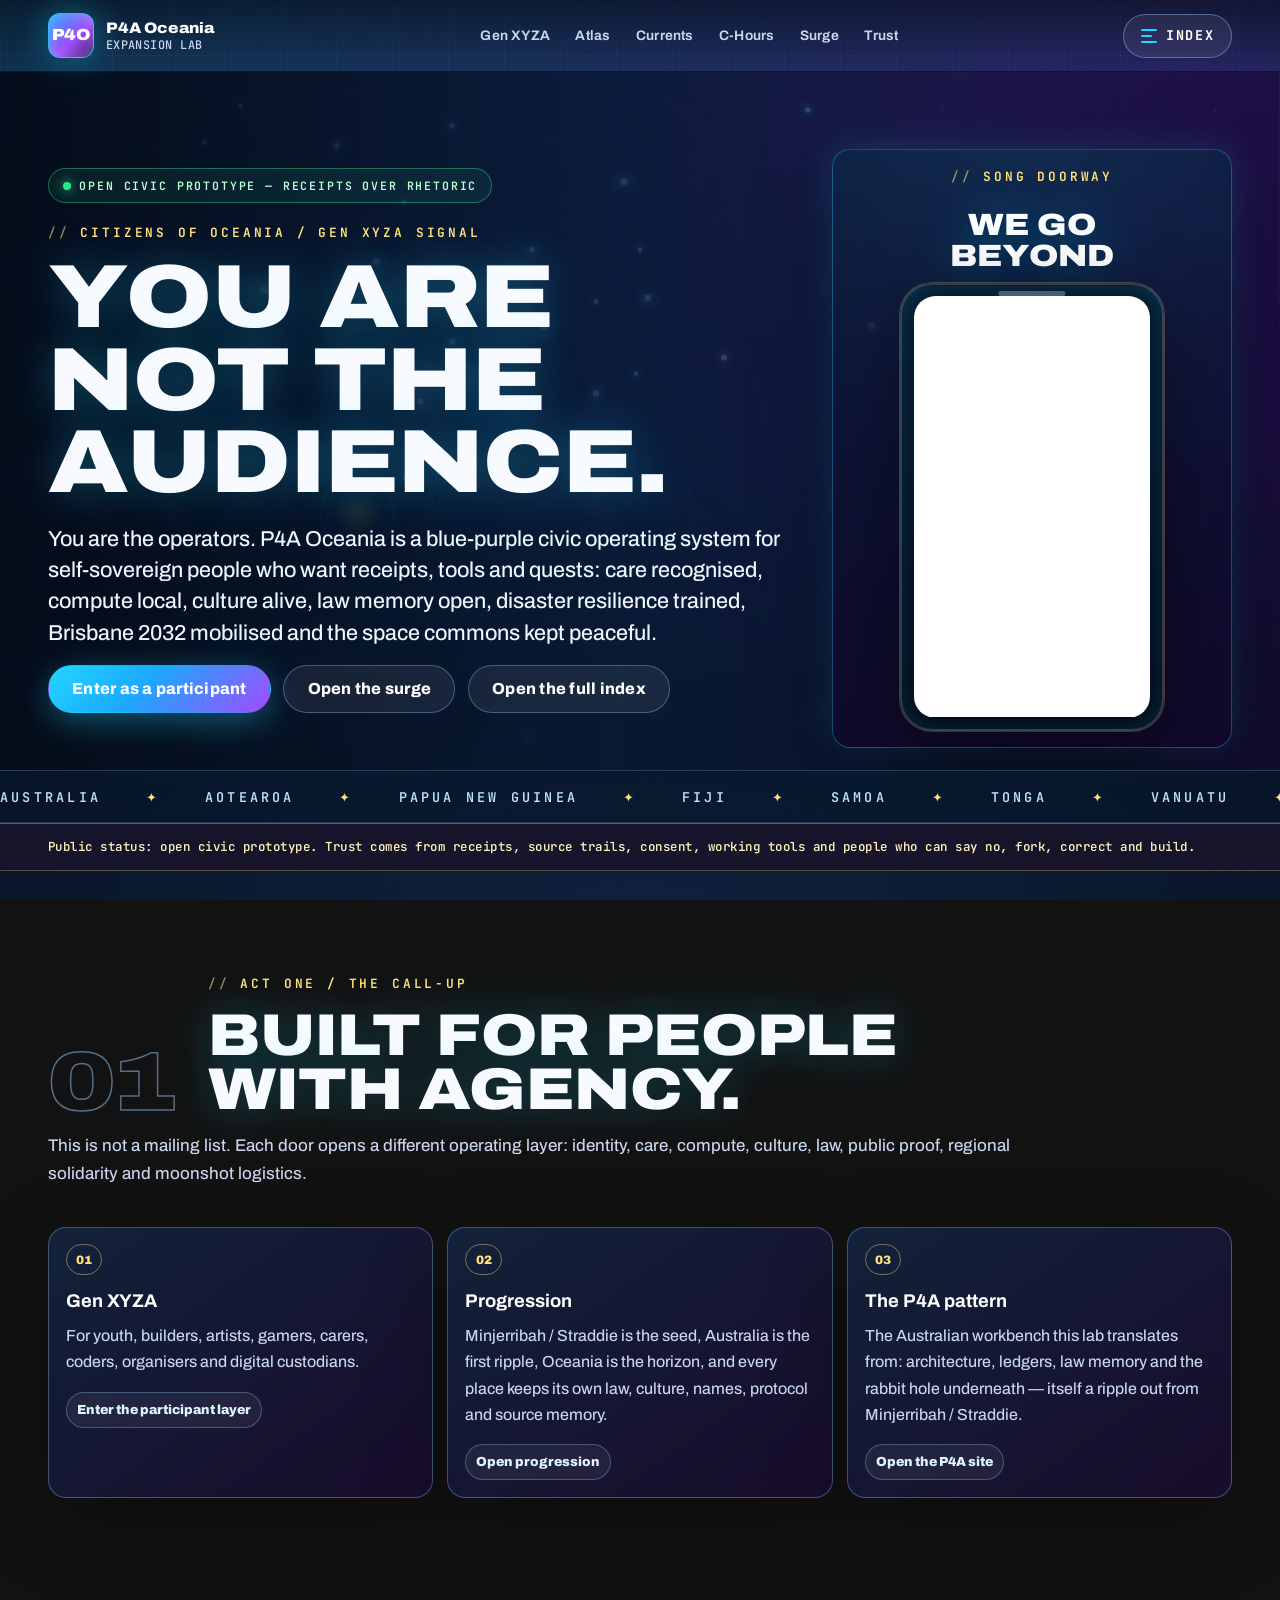
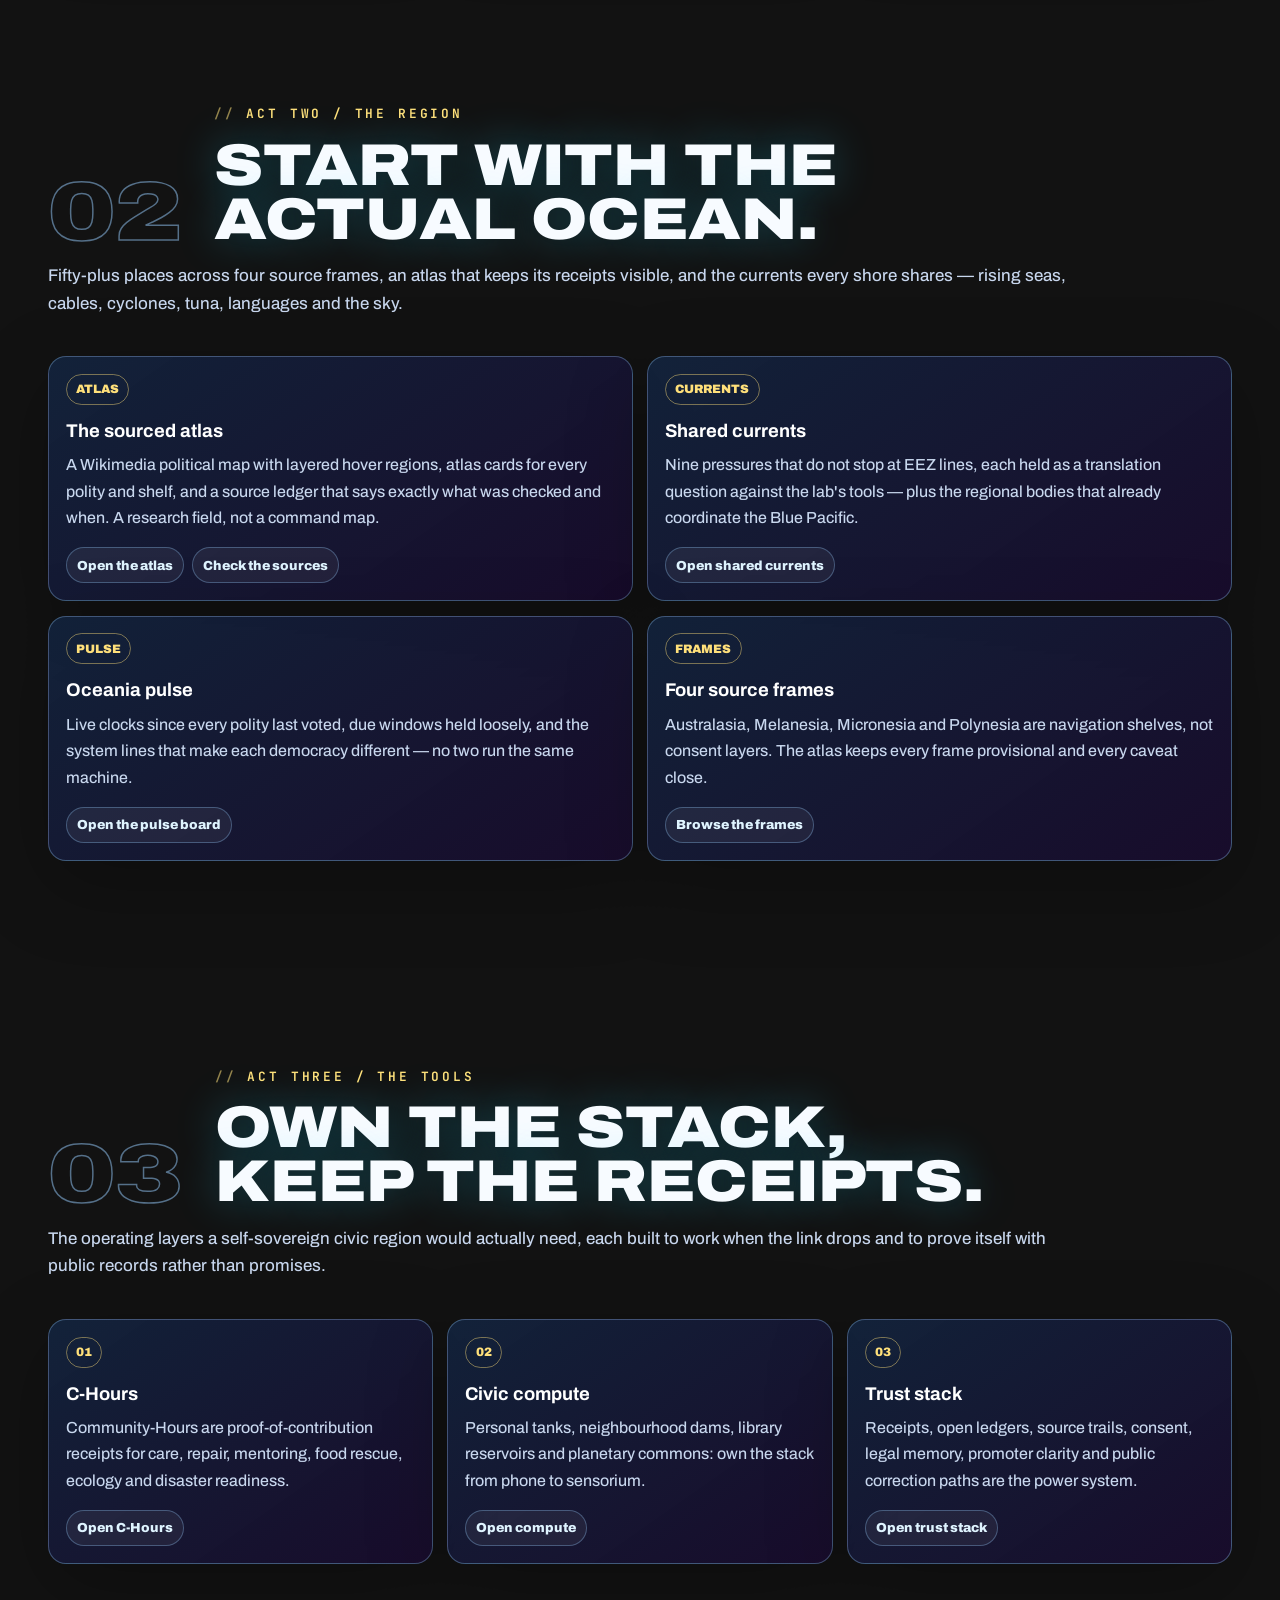
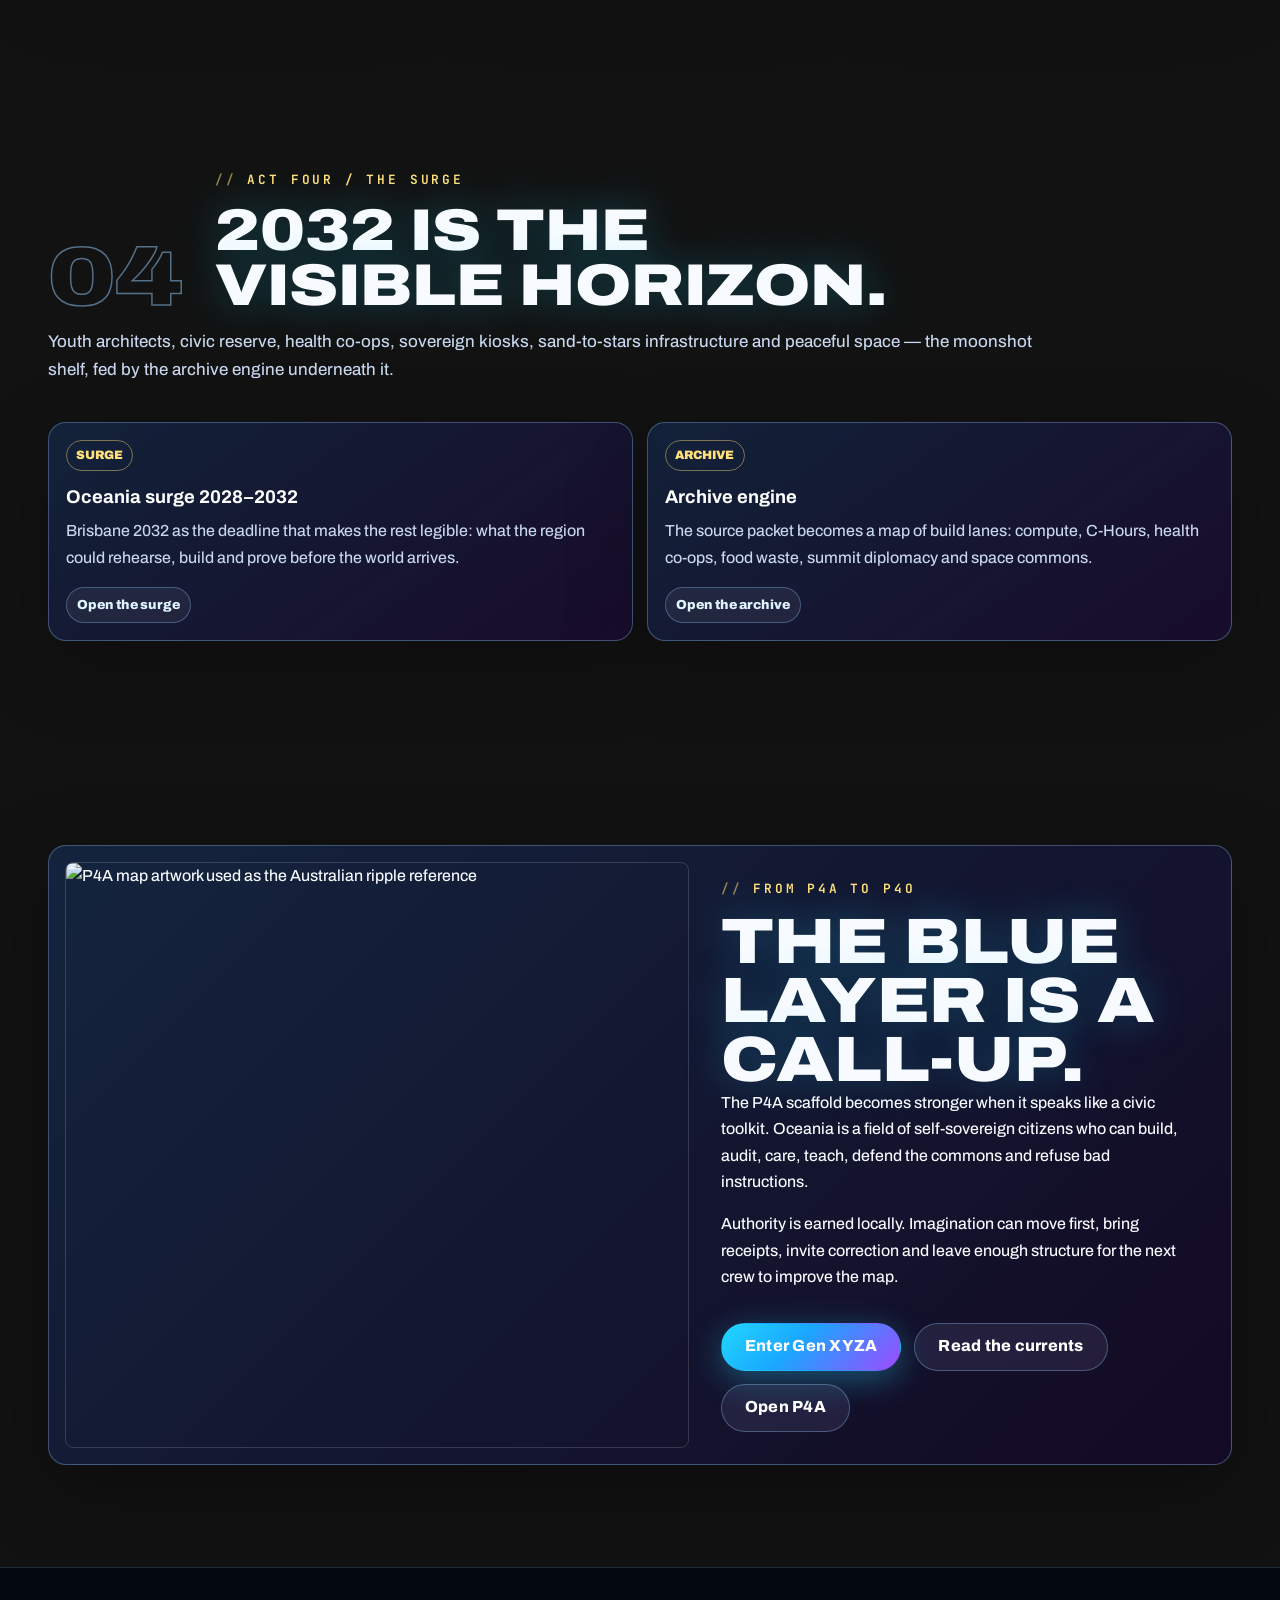
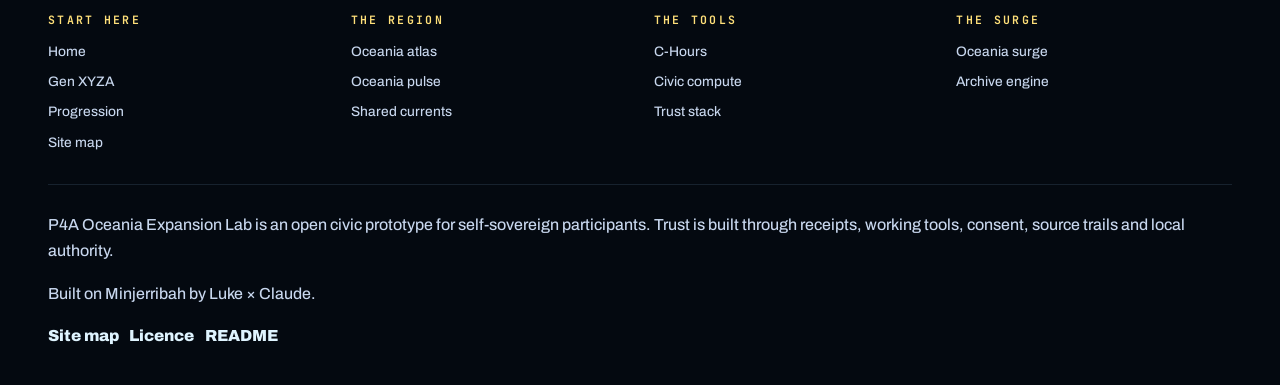
==== index.html @ 1f81dc38 "Cinematic rebuild + content upgrade: pulse board, shared currents, ripple hero Rebuild of the P4A Oc" ====
<!doctype html>
<html lang="en-AU">
<head>
  <meta charset="utf-8">
  <meta name="viewport" content="width=device-width, initial-scale=1">
  <title>P4A Oceania Expansion Lab</title>
  <meta name="description" content="A blue-purple public idea lab exploring how the P4A civic workbench could translate across Oceania without overclaiming party, legal or policy status.">
  <meta name="theme-color" content="#102A4A">
  <link rel="icon" type="image/svg+xml" href="assets/favicon.svg">
  <link rel="preload" href="assets/fonts/archivo-var.woff2" as="font" type="font/woff2" crossorigin>
  <link rel="preload" href="assets/fonts/jetbrains-mono-var.woff2" as="font" type="font/woff2" crossorigin>
  <link rel="stylesheet" href="styles.css?v=20260707-atlasfix2">
</head>
<body>
  <a class="skip-link" href="#main">Skip to content</a>
<header class="site-header">
  <a class="brand" href="index.html" aria-label="P4A Oceania home"><span class="brand-mark">P4O</span><span class="brand-text"><strong>P4A Oceania</strong><span>Expansion Lab</span></span></a>
  <nav class="site-nav" data-nav aria-label="Primary">
    <a href="pages/gen-xyza.html">Gen XYZA</a>
    <a href="pages/oceania-map.html">Atlas</a>
    <a href="pages/shared-currents.html">Currents</a>
    <a href="pages/c-hours.html">C-Hours</a>
    <a href="pages/surge.html">Surge</a>
    <a href="pages/compliance.html">Trust</a>
  </nav>
  <button class="index-toggle" type="button" data-menu-toggle aria-expanded="false" aria-controls="site-index"><span class="index-toggle-lines" aria-hidden="true"><i></i><i></i><i></i></span><span class="index-toggle-label">Index</span></button>
</header>

  <main id="main">
    <section class="hero cinema-hero">
      <div class="hero-image"><img loading="eager" fetchpriority="high" decoding="async" src="assets/ocean-ripple-hero.svg" alt="Abstract ocean artwork: ripples spreading from an unnamed island across a field of glowing island nodes"></div>
      <div class="hero-content hero-grid reveal">
        <div>
          <p class="hero-status">Open civic prototype — receipts over rhetoric</p>
          <p class="eyebrow">Citizens of Oceania / Gen XYZA signal</p>
          <h1>You are not the audience.</h1>
          <p class="hero-copy">You are the operators. P4A Oceania is a blue-purple civic operating system for self-sovereign people who want receipts, tools and quests: care recognised, compute local, culture alive, law memory open, disaster resilience trained, Brisbane 2032 mobilised and the space commons kept peaceful.</p>
          <div class="hero-actions">
            <a class="button button-primary" href="pages/gen-xyza.html">Enter as a participant</a>
            <a class="button button-secondary" href="pages/surge.html">Open the surge</a>
            <button class="button button-secondary" type="button" data-menu-toggle aria-controls="site-index">Open the full index</button>
          </div>
        </div>
        <aside class="home-phone-panel" aria-label="Embedded song video for We Go Beyond f1">
          <p class="eyebrow">Song doorway</p>
          <h2>We Go Beyond</h2>
          <div class="phone-frame">
            <iframe src="https://www.youtube-nocookie.com/embed/Vrgpv78qXxc" title="We Go Beyond f1 YouTube video" loading="lazy" allow="accelerometer; autoplay; clipboard-write; encrypted-media; gyroscope; picture-in-picture; web-share" allowfullscreen></iframe>
          </div>
        </aside>
      </div>
    </section>

    <div class="p4a-marquee" aria-hidden="true">
      <div class="marquee-track">
        <span>Australia</span><span>Aotearoa</span><span>Papua New Guinea</span><span>Fiji</span><span>Samoa</span><span>Tonga</span><span>Vanuatu</span><span>Solomon Islands</span><span>Kiribati</span><span>Tuvalu</span><span>Palau</span><span>Marshall Islands</span><span>FSM</span><span>Nauru</span><span>Cook Islands</span><span>Niue</span>
        <span>Australia</span><span>Aotearoa</span><span>Papua New Guinea</span><span>Fiji</span><span>Samoa</span><span>Tonga</span><span>Vanuatu</span><span>Solomon Islands</span><span>Kiribati</span><span>Tuvalu</span><span>Palau</span><span>Marshall Islands</span><span>FSM</span><span>Nauru</span><span>Cook Islands</span><span>Niue</span>
      </div>
    </div>

    <div class="notice-strip"><span>Public status: open civic prototype. Trust comes from receipts, source trails, consent, working tools and people who can say no, fork, correct and build.</span></div>

    <section class="section" id="act-callup">
      <div class="act-head reveal">
        <span class="act-num" aria-hidden="true">01</span>
        <div><p class="eyebrow">Act one / The call-up</p><h2>Built for people with agency.</h2></div>
        <p>This is not a mailing list. Each door opens a different operating layer: identity, care, compute, culture, law, public proof, regional solidarity and moonshot logistics.</p>
      </div>
      <div class="feature-grid reveal">
        <article class="card">
          <span>01</span>
          <h3>Gen XYZA</h3>
          <p>For youth, builders, artists, gamers, carers, coders, organisers and digital custodians.</p>
          <div class="signal-row"><a href="pages/gen-xyza.html">Enter the participant layer</a></div>
        </article>
        <article class="card">
          <span>02</span>
          <h3>Progression</h3>
          <p>Minjerribah / Straddie is the seed, Australia is the first ripple, Oceania is the horizon, and every place keeps its own law, culture, names, protocol and source memory.</p>
          <div class="signal-row"><a href="pages/progression.html">Open progression</a></div>
        </article>
        <article class="card">
          <span>03</span>
          <h3>The P4A pattern</h3>
          <p>The Australian workbench this lab translates from: architecture, ledgers, law memory and the rabbit hole underneath — itself a ripple out from Minjerribah / Straddie.</p>
          <div class="signal-row"><a href="https://auraofintelligence.github.io/p4a-xyz-cinema/" target="_blank" rel="noopener">Open the P4A site</a></div>
        </article>
      </div>
    </section>

    <section class="section" id="act-region">
      <div class="act-head reveal">
        <span class="act-num" aria-hidden="true">02</span>
        <div><p class="eyebrow">Act two / The region</p><h2>Start with the actual ocean.</h2></div>
        <p>Fifty-plus places across four source frames, an atlas that keeps its receipts visible, and the currents every shore shares — rising seas, cables, cyclones, tuna, languages and the sky.</p>
      </div>
      <div class="region-grid reveal">
        <article class="region-card">
          <span>Atlas</span>
          <h3>The sourced atlas</h3>
          <p>A Wikimedia political map with layered hover regions, atlas cards for every polity and shelf, and a source ledger that says exactly what was checked and when. A research field, not a command map.</p>
          <div class="signal-row"><a href="pages/oceania-map.html">Open the atlas</a><a href="pages/oceania-map.html#source-ledger">Check the sources</a></div>
        </article>
        <article class="region-card">
          <span>Currents</span>
          <h3>Shared currents</h3>
          <p>Nine pressures that do not stop at EEZ lines, each held as a translation question against the lab's tools — plus the regional bodies that already coordinate the Blue Pacific.</p>
          <div class="signal-row"><a href="pages/shared-currents.html">Open shared currents</a></div>
        </article>
        <article class="region-card">
          <span>Pulse</span>
          <h3>Oceania pulse</h3>
          <p>Live clocks since every polity last voted, due windows held loosely, and the system lines that make each democracy different — no two run the same machine.</p>
          <div class="signal-row"><a href="pages/pulse.html">Open the pulse board</a></div>
        </article>
        <article class="region-card">
          <span>Frames</span>
          <h3>Four source frames</h3>
          <p>Australasia, Melanesia, Micronesia and Polynesia are navigation shelves, not consent layers. The atlas keeps every frame provisional and every caveat close.</p>
          <div class="signal-row"><a href="pages/oceania-map.html#regions">Browse the frames</a></div>
        </article>
      </div>
    </section>

    <section class="section" id="act-tools">
      <div class="act-head reveal">
        <span class="act-num" aria-hidden="true">03</span>
        <div><p class="eyebrow">Act three / The tools</p><h2>Own the stack, keep the receipts.</h2></div>
        <p>The operating layers a self-sovereign civic region would actually need, each built to work when the link drops and to prove itself with public records rather than promises.</p>
      </div>
      <div class="feature-grid reveal">
        <article class="card">
          <span>01</span>
          <h3>C-Hours</h3>
          <p>Community-Hours are proof-of-contribution receipts for care, repair, mentoring, food rescue, ecology and disaster readiness.</p>
          <div class="signal-row"><a href="pages/c-hours.html">Open C-Hours</a></div>
        </article>
        <article class="card">
          <span>02</span>
          <h3>Civic compute</h3>
          <p>Personal tanks, neighbourhood dams, library reservoirs and planetary commons: own the stack from phone to sensorium.</p>
          <div class="signal-row"><a href="pages/compute.html">Open compute</a></div>
        </article>
        <article class="card">
          <span>03</span>
          <h3>Trust stack</h3>
          <p>Receipts, open ledgers, source trails, consent, legal memory, promoter clarity and public correction paths are the power system.</p>
          <div class="signal-row"><a href="pages/compliance.html">Open trust stack</a></div>
        </article>
      </div>
    </section>

    <section class="section" id="act-surge">
      <div class="act-head reveal">
        <span class="act-num" aria-hidden="true">04</span>
        <div><p class="eyebrow">Act four / The surge</p><h2>2032 is the visible horizon.</h2></div>
        <p>Youth architects, civic reserve, health co-ops, sovereign kiosks, sand-to-stars infrastructure and peaceful space — the moonshot shelf, fed by the archive engine underneath it.</p>
      </div>
      <div class="region-grid reveal">
        <article class="region-card">
          <span>Surge</span>
          <h3>Oceania surge 2028–2032</h3>
          <p>Brisbane 2032 as the deadline that makes the rest legible: what the region could rehearse, build and prove before the world arrives.</p>
          <div class="signal-row"><a href="pages/surge.html">Open the surge</a></div>
        </article>
        <article class="region-card">
          <span>Archive</span>
          <h3>Archive engine</h3>
          <p>The source packet becomes a map of build lanes: compute, C-Hours, health co-ops, food waste, summit diplomacy and space commons.</p>
          <div class="signal-row"><a href="pages/source-notes.html">Open the archive</a></div>
        </article>
      </div>
    </section>

    <section class="section" id="act-callback">
      <div class="media-panel reveal">
        <img loading="lazy" decoding="async" src="assets/p4a-map-card.webp" alt="P4A map artwork used as the Australian ripple reference">
        <div class="media-copy">
          <p class="eyebrow">From P4A to P4O</p>
          <h2>The blue layer is a call-up.</h2>
          <p>The P4A scaffold becomes stronger when it speaks like a civic toolkit. Oceania is a field of self-sovereign citizens who can build, audit, care, teach, defend the commons and refuse bad instructions.</p>
          <p>Authority is earned locally. Imagination can move first, bring receipts, invite correction and leave enough structure for the next crew to improve the map.</p>
          <div class="hero-actions">
            <a class="button button-primary" href="pages/gen-xyza.html">Enter Gen XYZA</a>
            <a class="button button-secondary" href="pages/shared-currents.html">Read the currents</a>
            <a class="button button-secondary" href="https://auraofintelligence.github.io/p4a-xyz-cinema/" target="_blank" rel="noopener">Open P4A</a>
          </div>
        </div>
      </div>
    </section>
  </main>

  <footer class="site-footer">
    <div>
      <p>P4A Oceania Expansion Lab is an open civic prototype for self-sovereign participants. Trust is built through receipts, working tools, consent, source trails and local authority.</p>
      <p>Built on Minjerribah by Luke × Claude.</p>
      <nav class="footer-links" aria-label="Footer links"><a href="pages/site-map.html">Site map</a><a href="LICENCE.md">Licence</a><a href="README.md">README</a></nav>
    </div>
  </footer>
  <script src="script.js?v=20260707-atlasfix2"></script>
<script src="assets/site-nav.js?v=20260707-atlasfix2"></script>
</body>
</html>
---- styles.css ----
/* ---------- Self-hosted variable fonts (offline-first, no CDN) ---------- */
@font-face {
  font-family: "Archivo Var";
  src: url("assets/fonts/archivo-var.woff2") format("woff2-variations");
  font-weight: 100 900;
  font-stretch: 62% 125%;
  font-display: swap;
}
@font-face {
  font-family: "JetBrains Mono Var";
  src: url("assets/fonts/jetbrains-mono-var.woff2") format("woff2-variations");
  font-weight: 100 800;
  font-display: swap;
}
/* Legacy family aliases so older rules upgrade without edits. */
@font-face {
  font-family: Montserrat;
  src: url("assets/fonts/archivo-var.woff2") format("woff2-variations");
  font-weight: 100 900;
  font-stretch: 62% 125%;
  font-display: swap;
}
@font-face {
  font-family: Inter;
  src: url("assets/fonts/archivo-var.woff2") format("woff2-variations");
  font-weight: 100 900;
  font-stretch: 62% 125%;
  font-display: swap;
}
@font-face {
  font-family: Rajdhani;
  src: url("assets/fonts/jetbrains-mono-var.woff2") format("woff2-variations");
  font-weight: 100 800;
  font-display: swap;
}

@view-transition { navigation: auto; }

:root {
  --void: #030811;
  --deep: #071427;
  --royal: #32115f;
  --grape: #6430bb;
  --violet: #9f49ff;
  --amethyst: #d9b6ff;
  --plasma: #ff55e6;
  --reef: #21d6ff;
  --blue: #1aa7ff;
  --green: #29e68b;
  --gold: #ffe07a;
  --text: #f7fbff;
  --muted: #c8d7ee;
  --soft: #91aed6;
  --line: rgba(151, 206, 255, 0.34);
  --glass: rgba(9, 28, 54, 0.72);
  --glass-strong: rgba(22, 50, 94, 0.84);
  --max: 1240px;
  --radius: 18px;
  --radius-sm: 10px;
  --font-display: "Archivo Var", Montserrat, ui-sans-serif, system-ui, sans-serif;
  --font-body: "Archivo Var", Inter, ui-sans-serif, system-ui, sans-serif;
  --font-mono: "JetBrains Mono Var", Rajdhani, Consolas, monospace;
  --ease-out: cubic-bezier(.16, 1, .3, 1);
  color-scheme: dark;
}

* {
  box-sizing: border-box;
}

html {
  width: 100%;
  max-width: 100%;
  overflow-x: hidden;
  scroll-behavior: smooth;
}

body {
  margin: 0;
  width: 100%;
  max-width: 100%;
  min-height: 100vh;
  color: var(--text);
  font-family: var(--font-body);
  font-weight: 460;
  line-height: 1.65;
  background:
    radial-gradient(ellipse 60rem 34rem at 12% -4%, rgba(33, 214, 255, 0.13), transparent),
    radial-gradient(ellipse 70rem 40rem at 88% 4%, rgba(100, 48, 187, 0.3), transparent),
    radial-gradient(ellipse 80rem 52rem at 50% 112%, rgba(26, 61, 110, 0.5), transparent),
    linear-gradient(180deg, #0d2340 0%, #0a1226 40%, var(--void) 100%);
  background-attachment: fixed;
  overflow-x: hidden;
  -webkit-text-size-adjust: 100%;
}

body::before {
  content: "";
  position: fixed;
  inset: 0;
  z-index: -2;
  background:
    linear-gradient(90deg, rgba(151, 206, 255, .05) 1px, transparent 1px),
    linear-gradient(0deg, rgba(151, 206, 255, .05) 1px, transparent 1px);
  background-size: 56px 56px;
  mask-image: linear-gradient(180deg, rgba(0,0,0,.85), rgba(0,0,0,.05) 70%);
}

body::after {
  content: "";
  position: fixed;
  inset: 0;
  z-index: 60;
  pointer-events: none;
  opacity: .15;
  mix-blend-mode: overlay;
  background-image: url("data:image/svg+xml,%3Csvg xmlns='http://www.w3.org/2000/svg' width='180' height='180'%3E%3Cfilter id='n'%3E%3CfeTurbulence type='fractalNoise' baseFrequency='0.82' numOctaves='2' stitchTiles='stitch'/%3E%3C/filter%3E%3Crect width='100%25' height='100%25' filter='url(%23n)' opacity='0.55'/%3E%3C/svg%3E");
}
::selection { background: var(--reef); color: #04101d; }
:focus-visible { outline: 2px solid var(--gold); outline-offset: 3px; }
.sr-only { position: absolute; width: 1px; height: 1px; padding: 0; margin: -1px; overflow: hidden; clip: rect(0 0 0 0); white-space: nowrap; border: 0; }

a {
  color: inherit;
}

img {
  display: block;
  max-width: 100%;
}

main, section, article, div, p, h1, h2, h3, span, a {
  min-width: 0;
}

.skip-link {
  position: absolute;
  left: 1rem;
  top: -5rem;
  z-index: 100;
  border-radius: 4px;
  padding: .7rem 1rem;
  background: var(--gold);
  color: #1d1630;
  font-weight: 900;
}

.skip-link:focus {
  top: 1rem;
}

.site-header {
  position: sticky;
  top: 0;
  z-index: 50;
  display: flex;
  align-items: center;
  justify-content: space-between;
  gap: .75rem 1.25rem;
  padding: .8rem clamp(1rem, 4vw, 3rem);
  border-bottom: 1px solid transparent;
  background: linear-gradient(180deg, rgba(4, 11, 22, .62), rgba(4, 11, 22, 0));
  transition: background .35s var(--ease-out), border-color .35s var(--ease-out), padding .35s var(--ease-out);
}
.site-header.is-condensed {
  padding-top: .55rem;
  padding-bottom: .55rem;
  border-bottom-color: rgba(151, 206, 255, .2);
  background: rgba(5, 13, 27, .8);
  backdrop-filter: blur(20px) saturate(1.3);
  -webkit-backdrop-filter: blur(20px) saturate(1.3);
}

.brand {
  display: inline-flex;
  align-items: center;
  gap: .75rem;
  min-width: 13rem;
  text-decoration: none;
}

.brand-mark {
  display: grid;
  place-items: center;
  width: 2.85rem;
  height: 2.85rem;
  border: 1px solid rgba(33, 214, 255, .78);
  border-radius: 12px;
  font-family: var(--font-display);
  font-stretch: 110%;
  letter-spacing: -.02em;
  background: linear-gradient(135deg, var(--blue), var(--violet) 58%, var(--royal));
  color: #fff;
  box-shadow: 0 0 34px rgba(33, 214, 255, .38), inset 0 0 16px rgba(255,255,255,.24);
  font-weight: 1000;
}

.brand-text {
  display: grid;
  color: var(--muted);
  font-family: var(--font-mono);
  font-size: .74rem;
  font-weight: 500;
  line-height: 1.25;
  letter-spacing: .04em;
  text-transform: uppercase;
}

.brand-text strong {
  color: white;
  font-family: var(--font-display);
  font-size: .95rem;
  font-weight: 850;
  font-stretch: 108%;
  letter-spacing: .01em;
  text-transform: none;
}

.nav-toggle,
.icon-button.nav-toggle {
  display: none;
}

.site-nav {
  display: flex;
  align-items: center;
  justify-content: flex-end;
  gap: .15rem;
  color: var(--muted);
  font-size: .86rem;
  font-weight: 640;
  line-height: 1.15;
  min-width: 0;
}

.site-nav a {
  border-radius: 999px;
  padding: .55rem .72rem;
  text-decoration: none;
  white-space: nowrap;
  letter-spacing: .015em;
  transition: color .2s, background .2s;
}
/* Index toggle: opens the full-screen menu */
.index-toggle {
  display: inline-flex;
  align-items: center;
  gap: .55rem;
  min-height: 2.75rem;
  padding: 0 1.05rem;
  border: 1px solid rgba(151, 206, 255, .4);
  border-radius: 999px;
  background: rgba(255, 255, 255, .07);
  color: #fff;
  font: 700 .84rem/1 var(--font-mono);
  letter-spacing: .12em;
  text-transform: uppercase;
  cursor: pointer;
  transition: border-color .2s, background .2s, box-shadow .2s;
}
.index-toggle:hover { border-color: rgba(33, 214, 255, .8); background: rgba(33, 214, 255, .1); box-shadow: 0 0 26px rgba(33, 214, 255, .18); }
.index-toggle-lines { display: grid; gap: 4px; width: 1.05rem; }
.index-toggle-lines i { height: 2px; border-radius: 2px; background: var(--reef); transition: transform .25s var(--ease-out), width .25s var(--ease-out); }
.index-toggle-lines i:nth-child(2) { width: 70%; }
.index-toggle:hover .index-toggle-lines i:nth-child(2) { width: 100%; }
.index-toggle[aria-expanded="true"] .index-toggle-lines i:nth-child(1) { transform: translateY(6px) rotate(45deg); }
.index-toggle[aria-expanded="true"] .index-toggle-lines i:nth-child(2) { width: 0; }
.index-toggle[aria-expanded="true"] .index-toggle-lines i:nth-child(3) { transform: translateY(-6px) rotate(-45deg); }

.site-nav a:hover,
.site-nav a[aria-current="page"] {
  background: rgba(33, 214, 255, .14);
  color: white;
  box-shadow: inset 0 0 0 1px rgba(151, 206, 255, .22);
}

.button,
.icon-button {
  min-height: 2.85rem;
  border-radius: 999px;
  font: inherit;
  font-weight: 780;
}

.icon-button {
  display: inline-grid;
  place-items: center;
  border: 1px solid var(--line);
  padding: 0 .85rem;
  background: rgba(255,255,255,.08);
  color: white;
  cursor: pointer;
}

.button {
  display: inline-flex;
  align-items: center;
  justify-content: center;
  gap: .55rem;
  border: 1px solid transparent;
  padding: .8rem 1.45rem;
  text-decoration: none;
  letter-spacing: .015em;
  transition: transform .22s var(--ease-out), box-shadow .22s var(--ease-out), background .22s, border-color .22s;
}
.button:hover { transform: translateY(-2px); }
.button:active { transform: translateY(0); }

.button-primary {
  background: linear-gradient(135deg, var(--reef), var(--blue) 42%, var(--violet));
  color: white;
  box-shadow: 0 8px 32px rgba(33, 214, 255, .35);
}
.button-primary:hover { box-shadow: 0 14px 44px rgba(33, 214, 255, .5); }

.button-secondary {
  border-color: var(--line);
  background: rgba(255,255,255,.07);
  color: white;
  backdrop-filter: blur(8px);
}
.button-secondary:hover { border-color: rgba(33, 214, 255, .65); background: rgba(33, 214, 255, .09); }

.hero {
  position: relative;
  display: grid;
  min-height: min(43rem, calc(88vh - 4rem));
  align-items: center;
  overflow: hidden;
  padding: clamp(3.25rem, 6vw, 5rem) clamp(1rem, 4vw, 3rem) clamp(1rem, 2vw, 1.4rem);
}

.hero-image {
  position: absolute;
  inset: 0;
  z-index: -1;
}

.hero-image img {
  width: 100%;
  height: 100%;
  object-fit: cover;
  opacity: .58;
  filter: saturate(1.18) contrast(1.08) hue-rotate(18deg);
}

.hero-image::after {
  content: "";
  position: absolute;
  inset: 0;
  background:
    linear-gradient(90deg, rgba(4, 11, 24, .95) 0%, rgba(8, 28, 54, .78) 48%, rgba(40, 13, 78, .38) 100%),
    linear-gradient(0deg, rgba(6, 10, 22, .97), transparent 48%);
}

.hero-content {
  width: min(100%, var(--max));
  margin: 0 auto;
}

.hero-grid {
  display: grid;
  grid-template-columns: minmax(0, 1fr) minmax(17rem, 25rem);
  gap: clamp(1.2rem, 4vw, 3rem);
  align-items: center;
}

.hero-grid > div:first-child {
  margin-top: -1rem;
}

.status-card {
  display: grid;
  gap: .8rem;
  border: 1px solid rgba(151, 206, 255, .3);
  border-radius: var(--radius);
  padding: 1rem;
  background: linear-gradient(180deg, rgba(5, 13, 27, .52), rgba(5, 13, 27, .78));
  box-shadow: 0 24px 80px rgba(0,0,0,.32);
}

.status-card strong {
  color: var(--gold);
  font-size: .86rem;
  text-transform: uppercase;
}

.status-card p {
  margin: 0;
  color: var(--muted);
}

.home-phone-panel {
  display: grid;
  gap: .72rem;
  justify-items: center;
  align-self: end;
  border: 1px solid rgba(33, 214, 255, .32);
  border-radius: var(--radius);
  padding: 1rem;
  background:
    linear-gradient(180deg, rgba(8, 31, 58, .58), rgba(16, 8, 42, .84)),
    radial-gradient(circle at 50% 0%, rgba(33, 214, 255, .18), transparent 58%);
  box-shadow: 0 24px 80px rgba(0,0,0,.36), 0 0 36px rgba(33, 214, 255, .18);
}

.home-phone-panel h2 {
  max-width: 12ch;
  margin: -.15rem 0 0;
  color: white;
  font-size: clamp(1.4rem, 2.4vw, 2.25rem);
  line-height: 1;
  text-align: center;
  text-transform: uppercase;
}

.home-phone-panel p:not(.eyebrow) {
  max-width: 18rem;
  margin: 0;
  color: var(--muted);
  text-align: center;
  font-size: .95rem;
  line-height: 1.42;
}

.home-phone-panel .phone-frame {
  width: min(100%, 16.5rem);
}

.home-phone-panel .signal-row {
  justify-content: center;
  margin-top: .1rem;
}

.phone-frame {
  position: relative;
  width: min(100%, 21rem);
  margin-inline: auto;
  border: 2px solid rgba(255,255,255,.2);
  border-radius: 2rem;
  padding: .72rem;
  background: linear-gradient(180deg, rgba(4, 20, 40, .96), rgba(3, 5, 18, .98));
  box-shadow: 0 0 0 1px rgba(255, 224, 122, .22), 0 24px 80px rgba(0,0,0,.42), inset 0 0 34px rgba(33, 214, 255, .18);
}

.phone-frame::before {
  content: "";
  position: absolute;
  top: .36rem;
  left: 50%;
  z-index: 1;
  width: 4.2rem;
  height: .34rem;
  transform: translateX(-50%);
  border-radius: 999px;
  background: rgba(255,255,255,.28);
}

.phone-frame iframe {
  display: block;
  width: 100%;
  aspect-ratio: 9 / 16;
  border: 0;
  border-radius: 1.35rem;
  background: #030512;
}

.eyebrow {
  margin: 0 0 .85rem;
  color: var(--gold);
  font-family: var(--font-mono);
  font-size: .8rem;
  font-weight: 640;
  letter-spacing: .22em;
  text-transform: uppercase;
}
.eyebrow::before { content: "// "; color: rgba(255, 224, 122, .55); }

h1, h2, h3 {
  letter-spacing: 0;
}

h1, h2 {
  margin: 0;
  font-family: var(--font-display);
  font-weight: 880;
  font-stretch: 118%;
  line-height: .92;
  text-transform: uppercase;
  text-shadow: 0 0 44px rgba(33, 214, 255, .3);
  text-wrap: balance;
}

h1 {
  max-width: 14ch;
  font-size: clamp(2.9rem, 7vw, 6.4rem);
}

h2 {
  font-size: clamp(2.05rem, 5vw, 4.4rem);
}

.long-word-heading {
  font-size: clamp(2rem, 3.45vw, 3.45rem);
  hyphens: manual;
  overflow-wrap: normal;
  word-break: normal;
}

h3 {
  margin: 0 0 .6rem;
  font-size: 1.15rem;
  line-height: 1.18;
}

p {
  margin-top: 0;
}

.hero-copy {
  max-width: 55rem;
  margin: 1.25rem 0 0;
  color: #eef7ff;
  font-size: clamp(1.08rem, 2vw, 1.35rem);
  line-height: 1.45;
}

.hero-actions {
  display: flex;
  flex-wrap: wrap;
  gap: .8rem;
  margin-top: 1rem;
}

.hero-actions .button {
  padding-top: .62rem;
  padding-bottom: .62rem;
}

.research-badge {
  display: inline-grid;
  grid-template-columns: auto auto;
  gap: .15rem .65rem;
  align-items: baseline;
  width: fit-content;
  margin-top: 1rem;
  border: 1px solid rgba(255, 224, 122, .46);
  border-radius: 8px;
  padding: .72rem .85rem;
  background: rgba(255, 224, 122, .1);
  color: #fff3bd;
  box-shadow: 0 0 28px rgba(255, 224, 122, .12);
}

.research-badge span,
.research-badge small {
  color: rgba(255, 243, 189, .8);
  font-size: .78rem;
  font-weight: 850;
  text-transform: uppercase;
}

.research-badge strong {
  color: #fff;
  font-size: 1.05rem;
}

.research-badge small {
  grid-column: 1 / -1;
  text-transform: none;
}

.section {
  padding: clamp(4rem, 8vw, 7rem) clamp(1rem, 4vw, 3rem);
}

.section > * {
  width: min(100%, var(--max));
  margin-right: auto;
  margin-left: auto;
}

.section-heading {
  display: grid;
  grid-template-columns: minmax(0, .88fr) minmax(18rem, 1fr);
  gap: 2rem;
  align-items: end;
  margin-bottom: 2rem;
}

.section-heading p:not(.eyebrow) {
  color: var(--muted);
  font-size: 1.06rem;
}

.notice-strip {
  border-top: 1px solid rgba(255, 224, 122, .34);
  border-bottom: 1px solid rgba(255, 224, 122, .28);
  padding: .78rem clamp(1rem, 4vw, 3rem);
  background: rgba(24, 19, 42, .9);
  color: #fff3bd;
  font-size: .92rem;
  font-weight: 820;
}

.notice-strip span {
  display: block;
  width: min(100%, var(--max));
  margin: 0 auto;
}

.feature-grid,
.phase-grid,
.region-grid,
.principle-grid {
  display: grid;
  gap: .9rem;
}

.feature-grid {
  grid-template-columns: repeat(3, minmax(0, 1fr));
}

.phase-grid,
.region-grid {
  grid-template-columns: repeat(2, minmax(0, 1fr));
}

.principle-grid {
  grid-template-columns: repeat(4, minmax(0, 1fr));
}

.card,
.phase-card,
.region-card,
.principle-card,
.source-panel {
  border: 1px solid var(--line);
  border-radius: var(--radius);
  background: linear-gradient(145deg, rgba(19, 45, 84, .6), rgba(27, 10, 54, .7));
  box-shadow: 0 24px 80px rgba(0,0,0,.26);
}

.card,
.phase-card,
.region-card,
.principle-card {
  min-height: 13rem;
  padding: 1.05rem;
}

.card p,
.phase-card p,
.region-card p,
.principle-card p,
.source-panel p,
.site-footer p {
  color: var(--muted);
}

.card span,
.phase-card span,
.region-card span,
.principle-card span,
.source-panel span {
  display: inline-grid;
  width: fit-content;
  margin-bottom: 1rem;
  border: 1px solid rgba(255, 224, 122, .44);
  border-radius: 999px;
  padding: .28rem .58rem;
  color: var(--gold);
  font-size: .76rem;
  font-weight: 950;
  text-transform: uppercase;
}

.card h3,
.phase-card h3,
.region-card h3,
.principle-card h3 {
  color: white;
}

.media-panel {
  display: grid;
  grid-template-columns: minmax(0, 1.1fr) minmax(18rem, .9fr);
  gap: 1rem;
  align-items: stretch;
  border: 1px solid var(--line);
  border-radius: var(--radius);
  padding: 1rem;
  background: linear-gradient(135deg, rgba(22, 50, 94, .58), rgba(20, 8, 42, .78));
  box-shadow: 0 24px 80px rgba(0,0,0,.34);
}

.media-panel img {
  width: 100%;
  height: 100%;
  min-height: 23rem;
  border: 1px solid rgba(255,255,255,.15);
  border-radius: 8px;
  object-fit: cover;
}

.media-copy {
  display: grid;
  align-content: center;
  padding: clamp(.6rem, 2vw, 1rem);
}

.page-hero {
  min-height: 60vh;
}

.page-hero h1 {
  max-width: 13ch;
}

.page-shell {
  display: grid;
  gap: 1rem;
  width: min(100%, var(--max));
  margin-inline: auto;
}

.source-panel {
  padding: clamp(1rem, 3vw, 1.35rem);
}

.source-panel h2 {
  max-width: 18ch;
  font-size: clamp(1.8rem, 4vw, 3.4rem);
}

.source-panel strong {
  color: white;
}

.source-panel ul,
.source-panel ol {
  display: grid;
  gap: .55rem;
  margin: .8rem 0 0;
  padding-left: 1.25rem;
  color: var(--muted);
}

.status-list {
  display: grid;
  gap: .7rem;
  margin: 1rem 0 0;
  padding: 0;
  list-style: none;
}

.status-list li {
  border: 1px solid rgba(151, 206, 255, .22);
  border-radius: 8px;
  padding: .85rem;
  background: rgba(255,255,255,.055);
  color: var(--muted);
}

.status-list strong {
  display: block;
  margin-bottom: .18rem;
  color: #fff;
}

.signal-row {
  display: flex;
  flex-wrap: wrap;
  gap: .55rem;
  margin-top: 1rem;
}

.signal-row a,
.signal-row span {
  display: inline-flex;
  align-items: center;
  min-height: 2.25rem;
  border: 1px solid rgba(151, 206, 255, .32);
  border-radius: 999px;
  padding: .32rem .62rem;
  background: rgba(255,255,255,.06);
  color: #dff4ff;
  font-size: .82rem;
  font-weight: 850;
  text-decoration: none;
}

.region-switcher {
  display: grid;
  gap: .9rem;
}

.region-buttons {
  display: flex;
  flex-wrap: wrap;
  gap: .45rem;
}

.region-buttons button {
  min-height: 2.45rem;
  border: 1px solid rgba(151, 206, 255, .35);
  border-radius: 8px;
  padding: .45rem .65rem;
  background: rgba(255,255,255,.07);
  color: #f7fbff;
  font: inherit;
  font-size: .86rem;
  font-weight: 900;
  cursor: pointer;
}

.region-buttons button:hover,
.region-buttons button:focus-visible,
.region-buttons button.is-active {
  border-color: rgba(255, 224, 122, .72);
  background: rgba(255, 224, 122, .13);
  color: #fff3bd;
}

.oceania-filter-buttons--map {
  margin: -0.2rem 0 1rem;
}

.region-card[hidden],
.phase-card[hidden] {
  display: none;
}

.ocean-chart {
  position: relative;
  min-height: 22rem;
  overflow: hidden;
  border: 1px solid var(--line);
  border-radius: var(--radius);
  background:
    linear-gradient(90deg, rgba(151, 206, 255, .08) 1px, transparent 1px),
    linear-gradient(0deg, rgba(151, 206, 255, .08) 1px, transparent 1px),
    linear-gradient(145deg, rgba(5, 24, 46, .92), rgba(34, 14, 68, .82));
  background-size: 34px 34px, 34px 34px, auto;
}

.chart-node {
  position: absolute;
  display: grid;
  place-items: center;
  width: clamp(4.5rem, 14vw, 8rem);
  aspect-ratio: 1;
  border: 1px solid rgba(255,255,255,.26);
  border-radius: 50%;
  background: linear-gradient(135deg, rgba(33, 214, 255, .28), rgba(159, 73, 255, .34));
  color: white;
  font-weight: 950;
  text-align: center;
  box-shadow: 0 0 38px rgba(33, 214, 255, .22);
}

.chart-node:nth-child(1) { left: 12%; top: 45%; }
.chart-node:nth-child(2) { left: 43%; top: 28%; }
.chart-node:nth-child(3) { right: 12%; top: 20%; }
.chart-node:nth-child(4) { right: 22%; bottom: 14%; }
.chart-node:nth-child(5) { left: 29%; bottom: 12%; }

.oceania-atlas-layout {
  display: grid;
  grid-template-columns: minmax(20rem, 1.12fr) minmax(18rem, .88fr);
  gap: 1rem;
  align-items: stretch;
}

.oceania-map-panel,
.oceania-atlas-copy,
.oceania-card {
  border: 1px solid var(--line);
  border-radius: var(--radius);
  background: linear-gradient(145deg, rgba(9, 28, 54, .72), rgba(27, 10, 54, .72));
  box-shadow: 0 24px 80px rgba(0, 0, 0, .28);
}

.oceania-map-panel {
  display: grid;
  gap: .65rem;
  align-content: start;
  padding: .9rem;
}

.oceania-map-stage {
  position: relative;
  overflow: hidden;
  border: 1px solid rgba(151, 206, 255, .32);
  border-radius: 8px;
  background: #0b1f35;
}

.oceania-map-stage img {
  display: block;
  width: 100%;
  aspect-ratio: 662 / 478;
  object-fit: cover;
}

.oceania-map-stage::after {
  content: "";
  position: absolute;
  inset: 0;
  pointer-events: none;
  background:
    linear-gradient(180deg, rgba(6, 16, 31, 0), rgba(6, 16, 31, .18)),
    radial-gradient(circle at 75% 20%, rgba(33, 214, 255, .13), transparent 22rem);
}

.oceania-hit-map {
  position: absolute;
  inset: 0;
  z-index: 2;
  width: 100%;
  height: 100%;
}

.oceania-hit-link {
  cursor: pointer;
  outline: none;
}

.oceania-hit-link.is-hidden {
  display: none;
}

.oceania-hit-zone {
  fill: rgba(var(--zone-rgb, 33, 214, 255), .001);
  stroke: transparent;
  stroke-width: 1.4;
  pointer-events: all;
  vector-effect: non-scaling-stroke;
  transition: fill .16s ease, stroke .16s ease, filter .16s ease;
}

.oceania-hit-link:hover .oceania-hit-zone,
.oceania-hit-link:focus-visible .oceania-hit-zone,
.oceania-hit-link.is-active .oceania-hit-zone {
  fill: rgba(var(--zone-rgb, 33, 214, 255), .38);
  stroke: rgba(245, 249, 255, .94);
  stroke-width: 2.2;
  filter: drop-shadow(0 0 12px rgba(var(--zone-rgb, 33, 214, 255), .58));
}

.map-source,
.source-line {
  margin: 0;
  color: var(--soft);
  font-size: .78rem;
  line-height: 1.35;
}

.map-source a,
.source-line a,
.source-panel a {
  color: #fff3bd;
  font-weight: 850;
}

.oceania-atlas-copy {
  display: grid;
  align-content: center;
  padding: clamp(1rem, 3vw, 1.3rem);
}

.oceania-atlas-copy h2 {
  max-width: 13ch;
  font-size: clamp(1.95rem, 4vw, 3.45rem);
}

.source-chip-row {
  display: flex;
  flex-wrap: wrap;
  gap: .45rem;
  margin-top: .75rem;
}

.source-chip-row a {
  display: inline-flex;
  min-height: 2.25rem;
  align-items: center;
  border: 1px solid rgba(151, 206, 255, .34);
  border-radius: 999px;
  padding: .34rem .62rem;
  background: rgba(255,255,255,.07);
  color: #dff4ff;
  font-size: .82rem;
  font-weight: 900;
  text-decoration: none;
}

.oceania-atlas {
  display: grid;
  gap: 1rem;
}

.oceania-card-layout {
  display: grid;
  grid-template-columns: minmax(18rem, .72fr) minmax(0, 1.28fr);
  gap: .9rem;
  align-items: start;
}

.oceania-detail-panel {
  position: sticky;
  top: 5.4rem;
  display: grid;
  gap: .55rem;
  border: 1px solid rgba(255, 224, 122, .38);
  border-radius: var(--radius);
  padding: 1rem;
  background: linear-gradient(145deg, rgba(14, 42, 72, .84), rgba(33, 12, 62, .84));
  box-shadow: 0 24px 80px rgba(0, 0, 0, .28);
}

.oceania-detail-panel span {
  color: var(--gold);
  font-size: .76rem;
  font-weight: 950;
  text-transform: uppercase;
}

.oceania-detail-panel h3 {
  margin: 0;
  color: #fff;
  font-size: clamp(1.4rem, 3vw, 2rem);
}

.oceania-detail-panel p {
  margin: 0;
  color: var(--muted);
}

.oceania-card-grid {
  display: grid;
  grid-template-columns: repeat(auto-fit, minmax(15rem, 1fr));
  gap: .9rem;
}

.oceania-card {
  display: grid;
  gap: .42rem;
  min-height: 13rem;
  border: 1px solid var(--line);
  border-radius: var(--radius);
  padding: 1rem;
  background: linear-gradient(145deg, rgba(9, 28, 54, .72), rgba(27, 10, 54, .72));
  color: inherit;
  font: inherit;
  text-align: left;
  transition: border-color .18s ease, transform .18s ease, background .18s ease;
  cursor: pointer;
}

.oceania-card[hidden] {
  display: none;
}

.oceania-card:hover,
.oceania-card:focus-within,
.oceania-card.is-active {
  border-color: rgba(255, 224, 122, .72);
  background: linear-gradient(145deg, rgba(19, 66, 102, .7), rgba(38, 13, 71, .76));
}

.oceania-card.is-active {
  transform: translateY(-2px);
}

.oceania-card::after {
  content: "Open note";
  width: fit-content;
  border: 1px solid rgba(151, 206, 255, .3);
  border-radius: 999px;
  padding: .25rem .55rem;
  color: #dff4ff;
  font-size: .75rem;
  font-weight: 900;
}

.oceania-card.is-active::after {
  content: "Open";
  color: #fff3bd;
}

.oceania-card span {
  color: var(--gold);
  font-size: .76rem;
  font-weight: 950;
  text-transform: uppercase;
}

.oceania-card h3 {
  margin: 0;
  color: white;
  font-size: 1.24rem;
  line-height: 1.12;
}

.oceania-card p,
.oceania-card small,
.oceania-card em {
  margin: 0;
  color: var(--muted);
  font-style: normal;
  line-height: 1.35;
}

.next-trail {
  display: flex;
  flex-wrap: wrap;
  justify-content: space-between;
  gap: .75rem;
  padding-top: 1rem;
}

.site-footer {
  display: flex;
  flex-wrap: wrap;
  justify-content: space-between;
  gap: 1rem;
  border-top: 1px solid rgba(151, 206, 255, .24);
  padding: 2rem clamp(1rem, 4vw, 3rem);
  background: rgba(5, 13, 27, .9);
}

.site-footer > * {
  width: min(100%, var(--max));
  margin-inline: auto;
}

.footer-links {
  display: flex;
  flex-wrap: wrap;
  gap: .65rem;
}

.footer-links a {
  color: #dff4ff;
  font-weight: 850;
  text-decoration: none;
}

.floating-actions {
  position: fixed;
  right: clamp(.75rem, 2vw, 1.3rem);
  bottom: calc(.9rem + env(safe-area-inset-bottom));
  z-index: 90;
  display: flex;
  flex-direction: column;
  gap: .45rem;
  align-items: flex-end;
  opacity: 0;
  pointer-events: none;
  transform: translateY(.8rem);
  transition: opacity .18s ease, transform .18s ease;
}

.floating-actions.is-visible {
  opacity: 1;
  pointer-events: auto;
  transform: translateY(0);
}

.floating-top-button {
  min-height: 2.75rem;
  border: 1px solid rgba(255, 224, 122, .5);
  border-radius: 8px;
  padding: .62rem .82rem;
  background: rgba(5, 13, 27, .9);
  color: #fff3bd;
  font: inherit;
  font-size: .86rem;
  font-weight: 950;
  text-decoration: none;
  box-shadow: 0 0 28px rgba(33, 214, 255, .24);
  backdrop-filter: blur(14px);
  cursor: pointer;
}

.floating-top-button::before {
  content: "^";
  margin-right: .35rem;
}

.reveal {
  opacity: 0;
  transform: translateY(26px);
  filter: blur(6px);
  transition: opacity .8s var(--ease-out), transform .8s var(--ease-out), filter .8s var(--ease-out);
}

.reveal.is-visible {
  opacity: 1;
  transform: none;
  filter: none;
}

@media (prefers-reduced-motion: reduce) {
  html {
    scroll-behavior: auto;
  }

  .reveal {
    opacity: 1;
    transform: none;
    filter: none;
    transition: none;
  }
}

@media (max-width: 980px) {
  .hero-grid,
  .section-heading,
  .media-panel,
  .oceania-atlas-layout {
    grid-template-columns: 1fr;
  }

  .home-phone-panel {
    justify-self: start;
    width: min(100%, 26rem);
  }

  .feature-grid,
  .phase-grid,
  .region-grid,
  .principle-grid,
  .oceania-card-grid {
    grid-template-columns: repeat(2, minmax(0, 1fr));
  }

  .media-panel img {
    min-height: 18rem;
  }
}

@media (max-width: 760px) {
  .site-header {
    align-items: stretch;
  }

  .brand {
    min-width: 0;
  }

  h1 {
    max-width: 100%;
    font-size: clamp(2.1rem, 11vw, 2.75rem);
  }

  h2 {
    font-size: clamp(1.85rem, 10vw, 2.7rem);
  }

  .long-word-heading {
    font-size: clamp(1.55rem, 8.2vw, 2rem);
  }

  .hero,
  .section {
    padding-left: .9rem;
    padding-right: .9rem;
  }

  .feature-grid,
  .phase-grid,
  .region-grid,
  .principle-grid,
  .oceania-card-grid {
    grid-template-columns: 1fr;
  }

  .oceania-map-panel {
    padding: .65rem;
  }

  .oceania-card-layout {
    grid-template-columns: 1fr;
  }

  .oceania-detail-panel {
    position: static;
  }

  .hero-grid .status-card {
    display: none;
  }

  .home-phone-panel {
    justify-self: center;
    padding: .85rem;
  }

  .home-phone-panel .phone-frame {
    width: min(100%, 13.5rem);
  }

  .home-phone-panel p:not(.eyebrow) {
    font-size: .88rem;
  }

  .card,
  .phase-card,
  .region-card,
  .principle-card,
  .source-panel {
    min-height: 0;
    padding: .9rem;
  }

  .media-panel {
    padding: .75rem;
  }

  .media-panel img {
    min-height: 13rem;
  }

  .ocean-chart {
    min-height: 18rem;
  }

  .chart-node {
    width: clamp(4.2rem, 26vw, 5.8rem);
    font-size: .78rem;
  }

  .floating-actions {
    left: .65rem;
    right: .65rem;
    bottom: calc(.65rem + env(safe-area-inset-bottom));
    flex-direction: row;
    justify-content: flex-end;
    align-items: stretch;
  }

  .floating-top-button {
    min-height: 2.45rem;
    padding: .48rem .55rem;
    font-size: .76rem;
  }
}


/* ==================== CINEMA CHROME (2026 rebuild) ==================== */
/* No-JS fallbacks: keep the static nav usable, hide the JS-only toggle. */
html:not(.js) .index-toggle { display: none; }
@media (max-width: 1080px) {
  html.js .site-nav { display: none; }
}
@media (max-width: 1080px) {
  html:not(.js) .site-nav { display: flex; flex-wrap: wrap; justify-content: flex-end; gap: .1rem .15rem; font-size: .8rem; }
}
body.index-open { overflow: hidden; }

/* Scroll progress */
.scroll-progress { position: fixed; top: 0; left: 0; right: 0; height: 2px; z-index: 80; pointer-events: none; }
.scroll-progress i { display: block; height: 100%; transform: scaleX(0); transform-origin: 0 50%; background: linear-gradient(90deg, var(--reef), var(--blue), var(--violet)); box-shadow: 0 0 14px rgba(33, 214, 255, .75); }

/* Full-screen index */
.site-index { position: fixed; inset: 0; z-index: 70; overflow-y: auto; overscroll-behavior: contain; background: linear-gradient(180deg, rgba(6, 16, 31, .92), rgba(3, 8, 17, .96)); backdrop-filter: blur(26px) saturate(1.2); -webkit-backdrop-filter: blur(26px) saturate(1.2); opacity: 0; transition: opacity .32s var(--ease-out); }
.site-index.is-open { opacity: 1; }
.index-shell { width: min(100%, var(--max)); margin-inline: auto; padding: clamp(1.1rem, 3vw, 2.4rem) clamp(1rem, 4vw, 3rem) 4.5rem; }
.index-top { display: flex; flex-wrap: wrap; align-items: center; gap: .8rem 1.2rem; padding-bottom: 1rem; border-bottom: 1px solid rgba(151, 206, 255, .18); }
.index-kicker { margin: 0; color: var(--gold); font-family: var(--font-mono); font-size: .78rem; font-weight: 640; letter-spacing: .22em; text-transform: uppercase; }
.index-search { flex: 1 1 16rem; }
.index-search input { width: 100%; min-height: 2.9rem; padding: .55rem 1.1rem; border: 1px solid rgba(151, 206, 255, .34); border-radius: 999px; background: rgba(255, 255, 255, .06); color: #fff; font: 500 .95rem/1.3 var(--font-mono); }
.index-search input::placeholder { color: rgba(200, 215, 238, .55); }
.index-search input:focus-visible { outline: 2px solid var(--gold); outline-offset: 2px; }
.index-close { min-height: 2.9rem; padding: 0 1.2rem; border: 1px solid rgba(255, 224, 122, .45); border-radius: 999px; background: rgba(255, 224, 122, .09); color: #fff3bd; font: 700 .82rem/1 var(--font-mono); letter-spacing: .14em; text-transform: uppercase; cursor: pointer; transition: background .2s, color .2s; }
.index-close:hover { background: rgba(255, 224, 122, .2); color: #fff; }
.index-count { margin: .8rem 0 0; color: var(--muted); font-family: var(--font-mono); font-size: .74rem; letter-spacing: .1em; text-transform: uppercase; }
.index-grid { columns: 3 19rem; column-gap: clamp(1.6rem, 3vw, 2.8rem); margin-top: 1.4rem; }
.index-section { break-inside: avoid; margin-bottom: 2.3rem; opacity: 0; transform: translateY(22px); }
.site-index.is-open .index-section { opacity: 1; transform: none; transition: opacity .6s var(--ease-out), transform .6s var(--ease-out); }
.site-index.is-open .index-section:nth-child(2) { transition-delay: .05s; }
.site-index.is-open .index-section:nth-child(3) { transition-delay: .1s; }
.site-index.is-open .index-section:nth-child(4) { transition-delay: .15s; }
.site-index.is-open .index-section:nth-child(5) { transition-delay: .2s; }
.site-index.is-open .index-section:nth-child(6) { transition-delay: .25s; }
.index-section.is-empty { display: none; }
.index-section > header { display: grid; gap: .2rem; }
.index-section > header span { color: rgba(151, 206, 255, .6); font-family: var(--font-mono); font-size: .74rem; font-weight: 640; letter-spacing: .3em; }
.index-section h2 { font-size: 1.45rem; line-height: 1.05; text-shadow: none; }
.index-section > header p { margin: .35rem 0 0; color: var(--muted); font-size: .86rem; line-height: 1.45; }
.index-links { display: grid; gap: .15rem; margin: .8rem 0 0; padding: 0; list-style: none; }
.index-links a { display: block; padding: .45rem .6rem .45rem .85rem; border-left: 2px solid rgba(151, 206, 255, .2); border-radius: 0 var(--radius-sm) var(--radius-sm) 0; text-decoration: none; transition: border-color .18s, background .18s, transform .18s var(--ease-out); }
.index-links a:hover, .index-links a:focus-visible { border-left-color: var(--gold); background: rgba(255, 224, 122, .07); transform: translateX(4px); }
.index-links a[aria-current="page"] { border-left-color: var(--reef); background: rgba(33, 214, 255, .12); }
.index-links strong { display: block; color: #fff; font-size: .95rem; font-weight: 740; line-height: 1.25; }
.index-links em { display: block; color: var(--muted); font-size: .8rem; font-style: normal; line-height: 1.35; }
.index-states { display: flex; flex-wrap: wrap; gap: .45rem; margin: .85rem 0 0; padding: 0; list-style: none; }
.index-states a { display: inline-flex; align-items: baseline; gap: .45rem; min-height: 2.3rem; padding: .35rem .7rem; border: 1px solid rgba(151, 206, 255, .3); border-radius: 999px; background: rgba(255, 255, 255, .05); text-decoration: none; transition: border-color .18s, background .18s; }
.index-states a:hover, .index-states a:focus-visible, .index-states a[aria-current="page"] { border-color: rgba(41, 230, 139, .6); background: rgba(41, 230, 139, .08); }
.index-states strong { color: var(--gold); font-family: var(--font-mono); font-size: .78rem; font-weight: 700; letter-spacing: .08em; }
.index-states em { color: var(--muted); font-size: .78rem; font-style: normal; }
.index-foot { display: flex; flex-wrap: wrap; gap: .6rem; margin-top: 1.4rem; padding-top: 1.4rem; border-top: 1px solid rgba(151, 206, 255, .18); }
.index-foot a { display: inline-flex; align-items: center; min-height: 2.35rem; padding: .45rem .85rem; border: 1px solid rgba(255, 224, 122, .38); border-radius: 999px; background: rgba(255, 224, 122, .08); color: #fff3bd; font-family: var(--font-mono); font-size: .78rem; font-weight: 640; letter-spacing: .06em; text-decoration: none; }
.index-foot a:hover { background: rgba(255, 224, 122, .17); color: #fff; }

/* Breadcrumb strip */
.crumb-strip { position: relative; z-index: 5; display: flex; flex-wrap: wrap; align-items: center; gap: .55rem; padding: .48rem clamp(1rem, 4vw, 3rem); border-bottom: 1px solid rgba(151, 206, 255, .13); background: rgba(6, 16, 31, .55); color: rgba(200, 215, 238, .72); font-family: var(--font-mono); font-size: .72rem; font-weight: 560; letter-spacing: .1em; text-transform: uppercase; }
.crumb-strip a { color: inherit; text-decoration: none; }
.crumb-strip a:hover { color: #fff; }
.crumb-strip button { padding: 0; border: 0; background: none; color: inherit; font: inherit; letter-spacing: inherit; text-transform: inherit; text-decoration: underline dotted rgba(255, 224, 122, .55); text-underline-offset: .25em; cursor: pointer; }
.crumb-strip button:hover { color: var(--gold); }
.crumb-strip strong { color: var(--gold); font-weight: 640; }
.crumb-strip span { color: rgba(151, 206, 255, .4); }

/* Footer */
.site-footer { border-top: 1px solid rgba(151, 206, 255, .18); background: rgba(3, 8, 17, .88); }
footer.site-footer:not(.state-footer) { display: grid; gap: 1.7rem; padding: 2.6rem clamp(1rem, 4vw, 3rem) 2.2rem; }
.footer-index { display: grid; grid-template-columns: repeat(auto-fit, minmax(10.5rem, 1fr)); gap: 1.5rem 1.7rem; padding-bottom: 1.7rem; border-bottom: 1px solid rgba(151, 206, 255, .13); }
.footer-index strong { display: block; margin-bottom: .55rem; color: var(--gold); font-family: var(--font-mono); font-size: .72rem; font-weight: 640; letter-spacing: .2em; text-transform: uppercase; }
.footer-index ul { display: grid; gap: .18rem; margin: 0; padding: 0; list-style: none; }
.footer-index li a { display: inline-block; padding: .12rem 0; color: var(--muted); font-size: .86rem; text-decoration: none; }
.footer-index li a:hover { color: #fff; text-decoration: underline; text-decoration-color: rgba(255, 224, 122, .6); text-underline-offset: .25em; }
.footer-index .footer-state-row { display: flex; flex-wrap: wrap; gap: .3rem; margin-top: .35rem; }
.footer-index .footer-state-row a { padding: .2rem .5rem; border: 1px solid rgba(151, 206, 255, .26); border-radius: 999px; font-family: var(--font-mono); font-size: .72rem; }

/* Marquee ticker */
.p4a-marquee { position: relative; overflow: hidden; padding-block: .9rem; border-block: 1px solid rgba(151, 206, 255, .2); background: rgba(7, 20, 39, .55); }
.marquee-track { display: flex; width: max-content; animation: marquee 38s linear infinite; }
.p4a-marquee span { padding-right: 2.8rem; color: var(--amethyst); font-family: var(--font-mono); font-size: .84rem; font-weight: 560; letter-spacing: .24em; text-transform: uppercase; white-space: nowrap; }
.p4a-marquee span::after { content: "\2726"; margin-left: 2.8rem; color: var(--gold); }
@keyframes marquee { to { transform: translateX(-50%); } }
@media (prefers-reduced-motion: reduce) { .marquee-track { animation: none; } }

/* Act headers for the chaptered homepage */
.act-head { display: grid; grid-template-columns: auto minmax(0, 1fr); gap: .6rem 2rem; align-items: end; margin-bottom: 2.4rem; }
.act-num { color: transparent; font-family: var(--font-display); font-size: clamp(2.8rem, 6.5vw, 5.6rem); font-weight: 900; font-stretch: 125%; line-height: .82; text-transform: uppercase; -webkit-text-stroke: 1.5px rgba(151, 206, 255, .5); }
.act-head h2 { font-size: clamp(2rem, 4.6vw, 4rem); }
.act-head > p { grid-column: 1 / -1; max-width: 64rem; margin: .4rem 0 0; color: var(--muted); font-size: 1.06rem; }
@media (max-width: 760px) { .act-head { grid-template-columns: 1fr; align-items: start; } }

/* Cinematic hero extras */
.hero-status { display: inline-flex; align-items: center; gap: .55rem; margin: 0 0 1.15rem; padding: .45rem .85rem; border: 1px solid rgba(41, 230, 139, .4); border-radius: 999px; background: rgba(41, 230, 139, .08); color: #b8ffd6; font-family: var(--font-mono); font-size: .72rem; font-weight: 600; letter-spacing: .16em; text-transform: uppercase; }
.hero-status::before { content: ""; width: .5rem; height: .5rem; border-radius: 50%; background: var(--green); box-shadow: 0 0 12px var(--green); animation: status-pulse 2.4s ease-in-out infinite; }
@keyframes status-pulse { 50% { opacity: .35; } }
.scroll-cue { position: static; width: fit-content; margin: 3.2rem auto 0; display: grid; justify-items: center; gap: .45rem; color: rgba(200, 215, 238, .7); font-family: var(--font-mono); font-size: .66rem; letter-spacing: .34em; text-transform: uppercase; pointer-events: none; }
.scroll-cue::after { content: ""; width: 1px; height: 2.5rem; background: linear-gradient(180deg, var(--gold), transparent); animation: cue-drip 2.2s var(--ease-out) infinite; }
@keyframes cue-drip { from { transform: scaleY(0); transform-origin: top; opacity: 1; } 65% { transform: scaleY(1); opacity: 1; } to { transform: scaleY(1); opacity: 0; } }
.cinema-hero .hero-image img { animation: kenburns 22s var(--ease-out) both; }
@keyframes kenburns { from { transform: scale(1.12); } to { transform: scale(1); } }
@media (prefers-reduced-motion: reduce) { .cinema-hero .hero-image img, .hero-status::before, .scroll-cue::after { animation: none; } }

/* Card micro-interactions */
.card, .phase-card, .region-card, .principle-card { transition: transform .3s var(--ease-out), border-color .3s, box-shadow .3s; }
.card:hover, .phase-card:hover, .region-card:hover, .principle-card:hover { transform: translateY(-4px); border-color: rgba(33, 214, 255, .55); }

/* Notice strip refresh */
.notice-strip { font-family: var(--font-mono); font-size: .78rem; font-weight: 520; letter-spacing: .04em; }

/* Marquee accent colour for the ocean */
.p4a-marquee span { color: #bfe4ff; }


/* Atlas search toolbar */
.atlas-toolbar { display: flex; flex-wrap: wrap; align-items: center; gap: .8rem 1.2rem; margin-bottom: 1rem; }
.atlas-search { flex: 1 1 18rem; max-width: 32rem; }
.atlas-toolbar .index-count { margin: 0; }

/* Pulse board */
.pulse-toolbar { display: flex; flex-wrap: wrap; align-items: center; gap: .8rem 1.2rem; margin-bottom: 1.1rem; }
.pulse-toolbar .region-buttons { flex: 1 1 auto; }
.pulse-sort-label { display: inline-flex; align-items: center; gap: .55rem; color: var(--gold); font-family: var(--font-mono); font-size: .74rem; font-weight: 640; letter-spacing: .14em; text-transform: uppercase; }
.pulse-sort-label select { min-height: 2.55rem; border: 1px solid rgba(151, 206, 255, .35); border-radius: 999px; padding: .4rem .9rem; background: rgba(255,255,255,.07); color: #fff; font: 640 .84rem/1 var(--font-mono); cursor: pointer; }
.pulse-sort-label option { color: #071427; }
.pulse-grid { display: grid; grid-template-columns: repeat(auto-fit, minmax(19rem, 1fr)); gap: .9rem; }
.pulse-card { display: grid; gap: .5rem; align-content: start; min-height: 16rem; padding: 1.05rem; border: 1px solid var(--line); border-radius: var(--radius); background: linear-gradient(145deg, rgba(19, 45, 84, .6), rgba(27, 10, 54, .7)); box-shadow: 0 24px 80px rgba(0,0,0,.26); transition: transform .3s var(--ease-out), border-color .3s; }
.pulse-card:hover { transform: translateY(-4px); border-color: rgba(33, 214, 255, .55); }
.pulse-card[data-pulse-followup="true"] { border-color: rgba(255, 224, 122, .38); }
.pulse-topline { display: flex; flex-wrap: wrap; align-items: center; justify-content: space-between; gap: .45rem; }
.pulse-bloc { display: inline-flex; padding: .26rem .58rem; border: 1px solid rgba(151, 206, 255, .34); border-radius: 999px; color: #dff4ff; font-family: var(--font-mono); font-size: .7rem; font-weight: 640; letter-spacing: .14em; text-transform: uppercase; }
.pulse-flag { display: inline-flex; padding: .26rem .58rem; border: 1px solid rgba(255, 224, 122, .5); border-radius: 999px; background: rgba(255, 224, 122, .1); color: #fff3bd; font-family: var(--font-mono); font-size: .7rem; font-weight: 640; letter-spacing: .1em; text-transform: uppercase; }
.pulse-card h3 { margin: 0; color: #fff; font-size: 1.3rem; line-height: 1.1; }
.pulse-clock-wrap { display: grid; gap: .15rem; padding: .7rem .8rem; border: 1px solid rgba(33, 214, 255, .3); border-radius: var(--radius-sm); background: rgba(4, 16, 30, .6); }
.pulse-clock { color: #fff; font-family: var(--font-mono); font-size: clamp(1.15rem, 2.2vw, 1.5rem); font-weight: 700; letter-spacing: .02em; text-shadow: 0 0 22px rgba(33, 214, 255, .4); }
.pulse-clock-wrap span { color: var(--soft); font-size: .78rem; line-height: 1.3; }
.pulse-noclock { color: var(--muted); font-weight: 700; }
.pulse-due { margin: 0; color: var(--gold); font-family: var(--font-mono); font-size: .78rem; font-weight: 640; letter-spacing: .1em; text-transform: uppercase; }
.pulse-clock-countdown { color: #fff3bd; text-shadow: 0 0 22px rgba(255, 224, 122, .45); }
.pulse-clock-countdown.is-past-estimate { color: #bfe4ff; text-shadow: 0 0 22px rgba(33, 214, 255, .5); }
.pulse-since-secondary { margin: 0; padding-left: .1rem; color: var(--soft); font-family: var(--font-mono); font-size: .74rem; font-weight: 560; }
.pulse-since-secondary span { color: var(--muted); font-weight: 700; }
.pulse-system { margin: 0; color: #dff4ff; font-size: .9rem; line-height: 1.4; font-weight: 650; }
.pulse-note { margin: 0; color: var(--muted); font-size: .88rem; line-height: 1.42; }
@media (max-width: 760px) {
  .pulse-grid { grid-template-columns: 1fr; }
  .pulse-card { min-height: 0; padding: .9rem; }
}
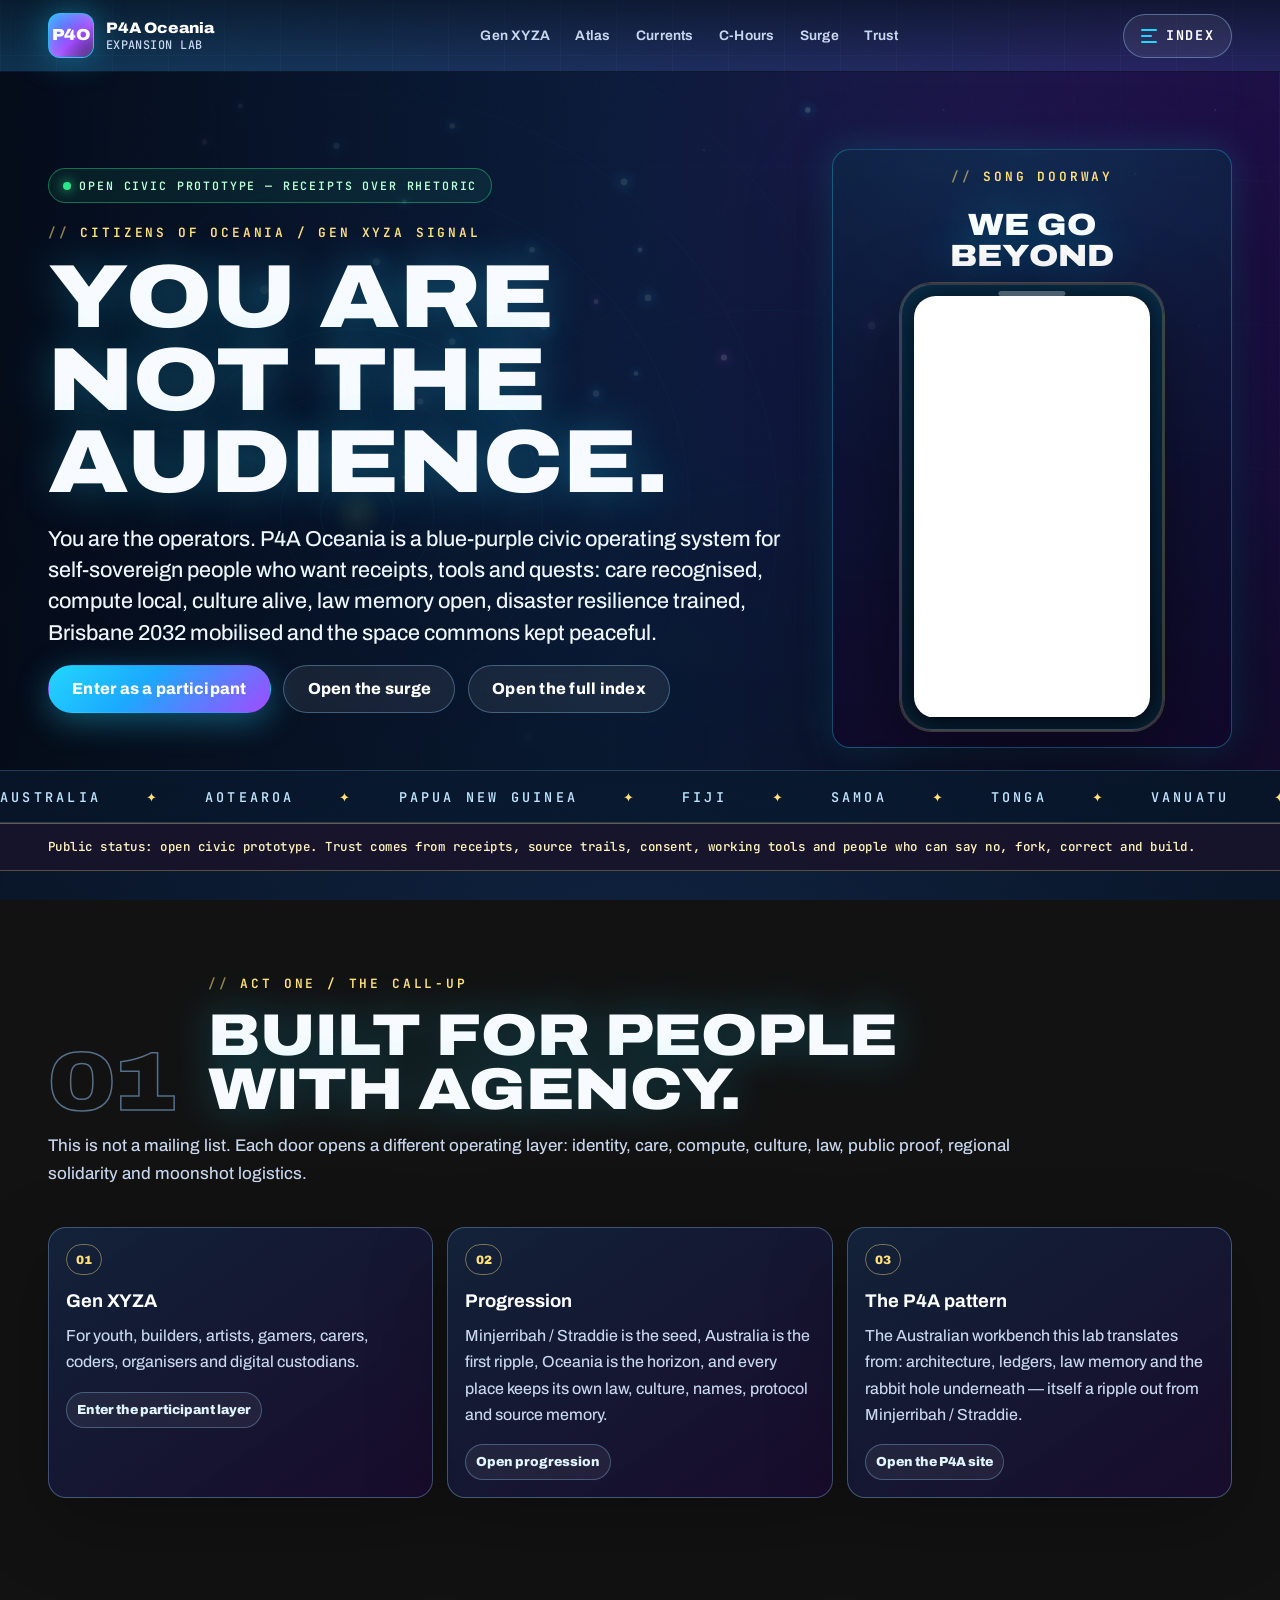
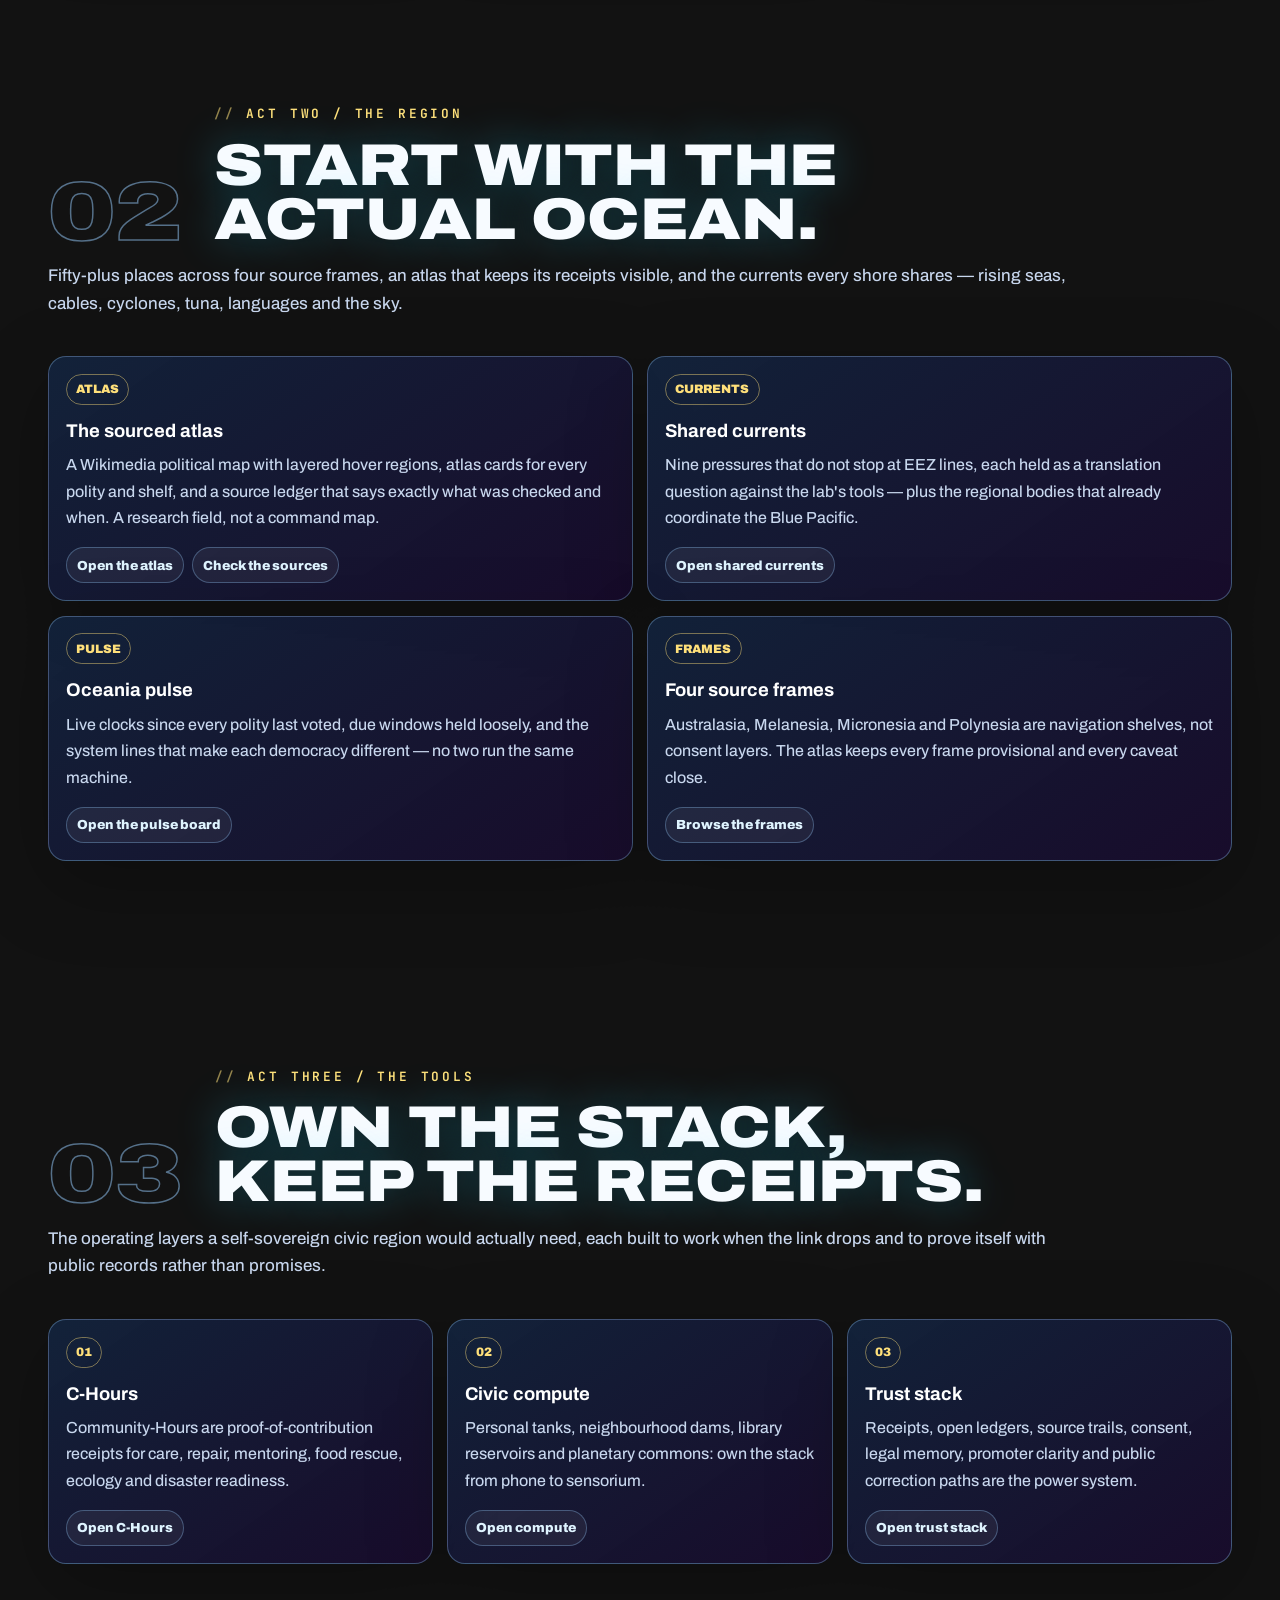
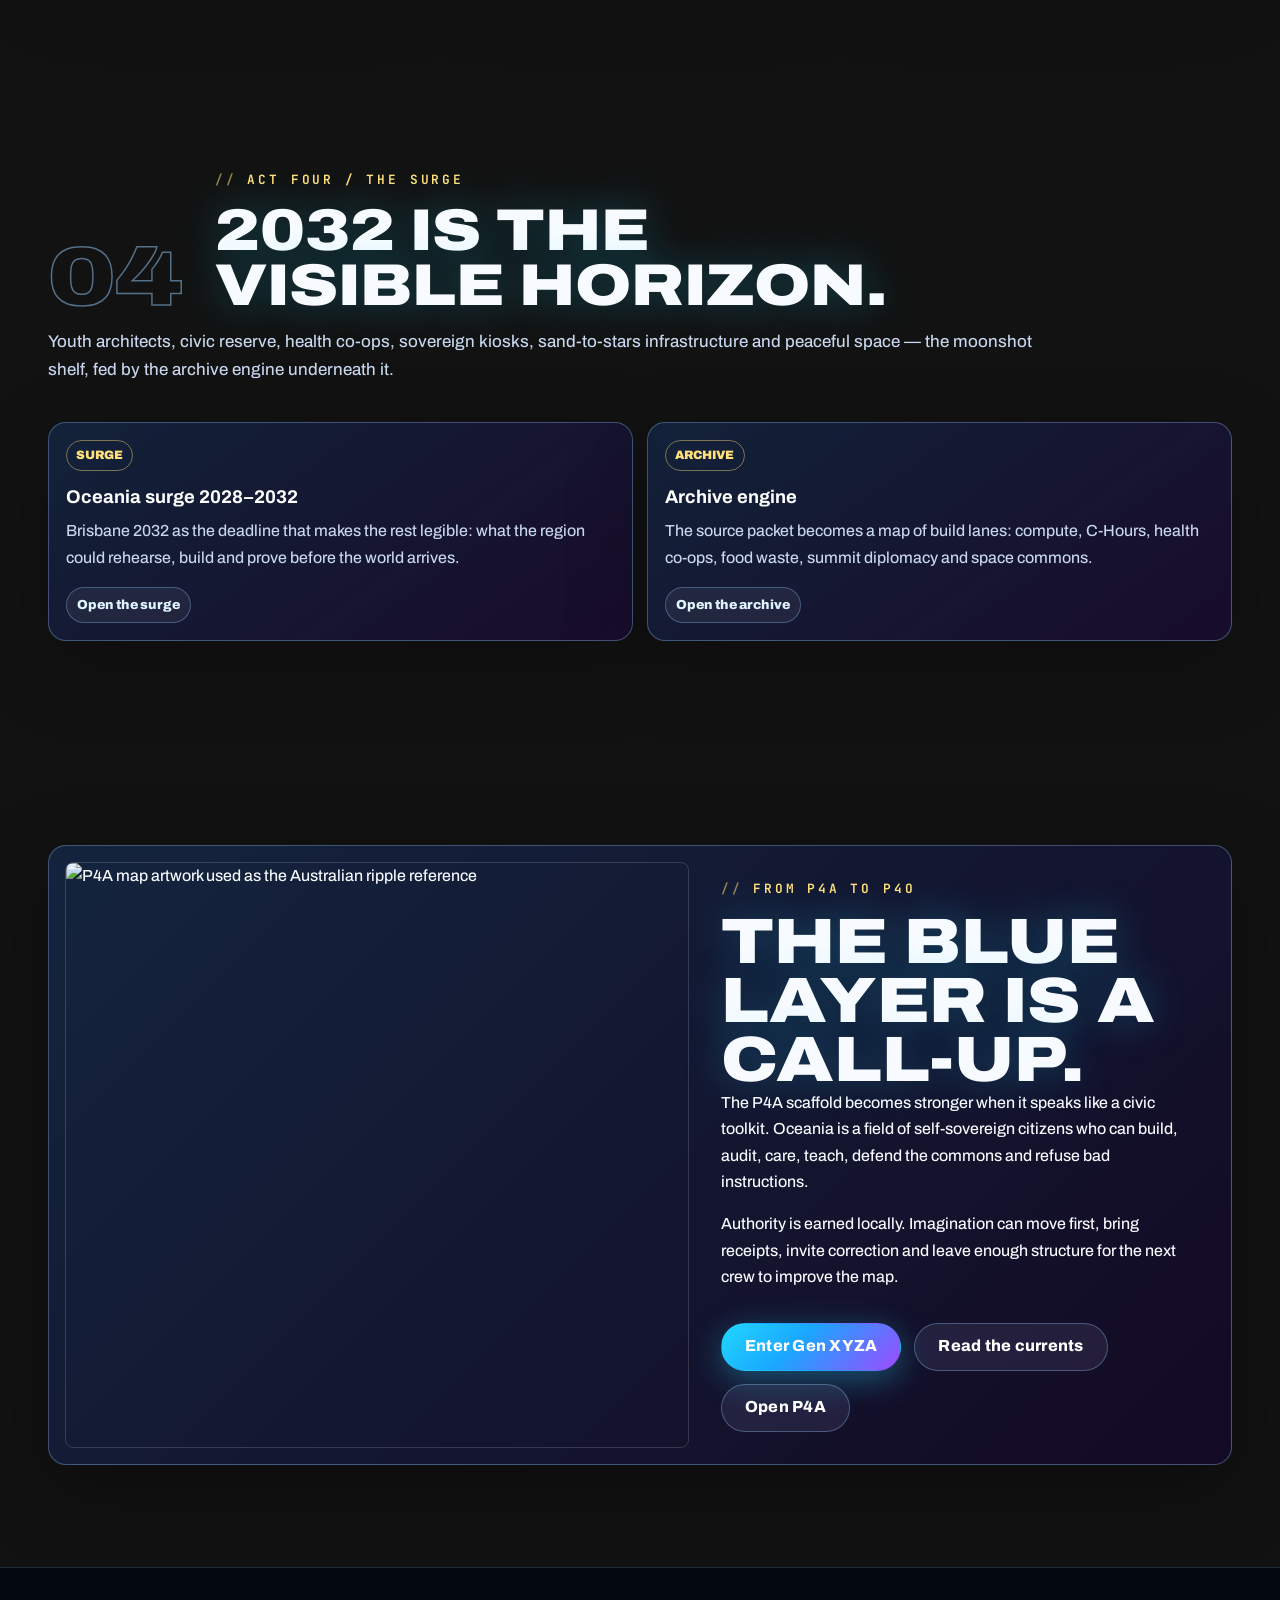
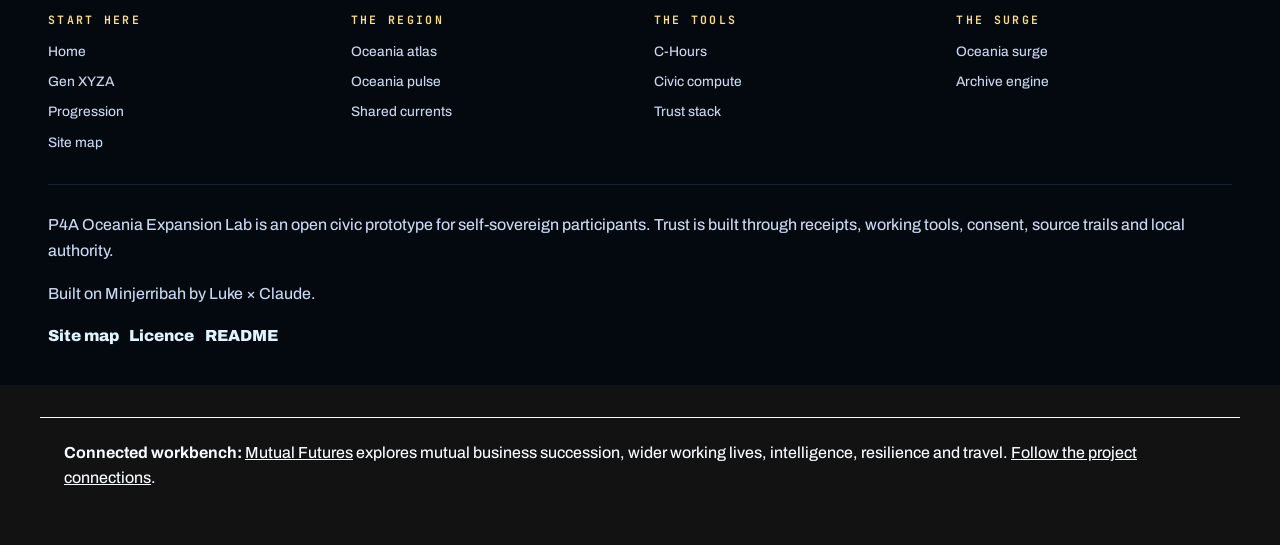
==== commit c8817df3: "Connect this project reciprocally with the standalone Mutual Futures workbench" ====
--- a/index.html
+++ b/index.html
@@ -199,5 +199,7 @@
   </footer>
   <script src="script.js?v=20260707-atlasfix2"></script>
 <script src="assets/site-nav.js?v=20260707-atlasfix2"></script>
+
+<aside id="mutual-futures-connection" aria-label="Connected public workbench" style="max-width:1200px;margin:32px auto;padding:22px 24px;border-top:1px solid currentColor;font:inherit;line-height:1.6"><p style="margin:0"><strong>Connected workbench: </strong><a href="https://auraofintelligence.github.io/mutual-futures/" target="_blank" rel="noopener noreferrer">Mutual Futures</a> explores mutual business succession, wider working lives, intelligence, resilience and travel. <a href="https://auraofintelligence.github.io/mutual-futures/sources.html" target="_blank" rel="noopener noreferrer">Follow the project connections</a>.</p></aside>
 </body>
 </html>
--- a/styles.css
+++ b/styles.css
@@ -1213,6 +1213,14 @@
     filter: none;
     transition: none;
   }
+}
+
+/* No-JS fallback: reveal animation only runs when site-nav.js has stamped the html.js class.
+   Without JavaScript every panel is simply visible — low-bandwidth readers first. */
+html:not(.js) .reveal {
+  opacity: 1;
+  transform: none;
+  filter: none;
 }
 
 @media (max-width: 980px) {
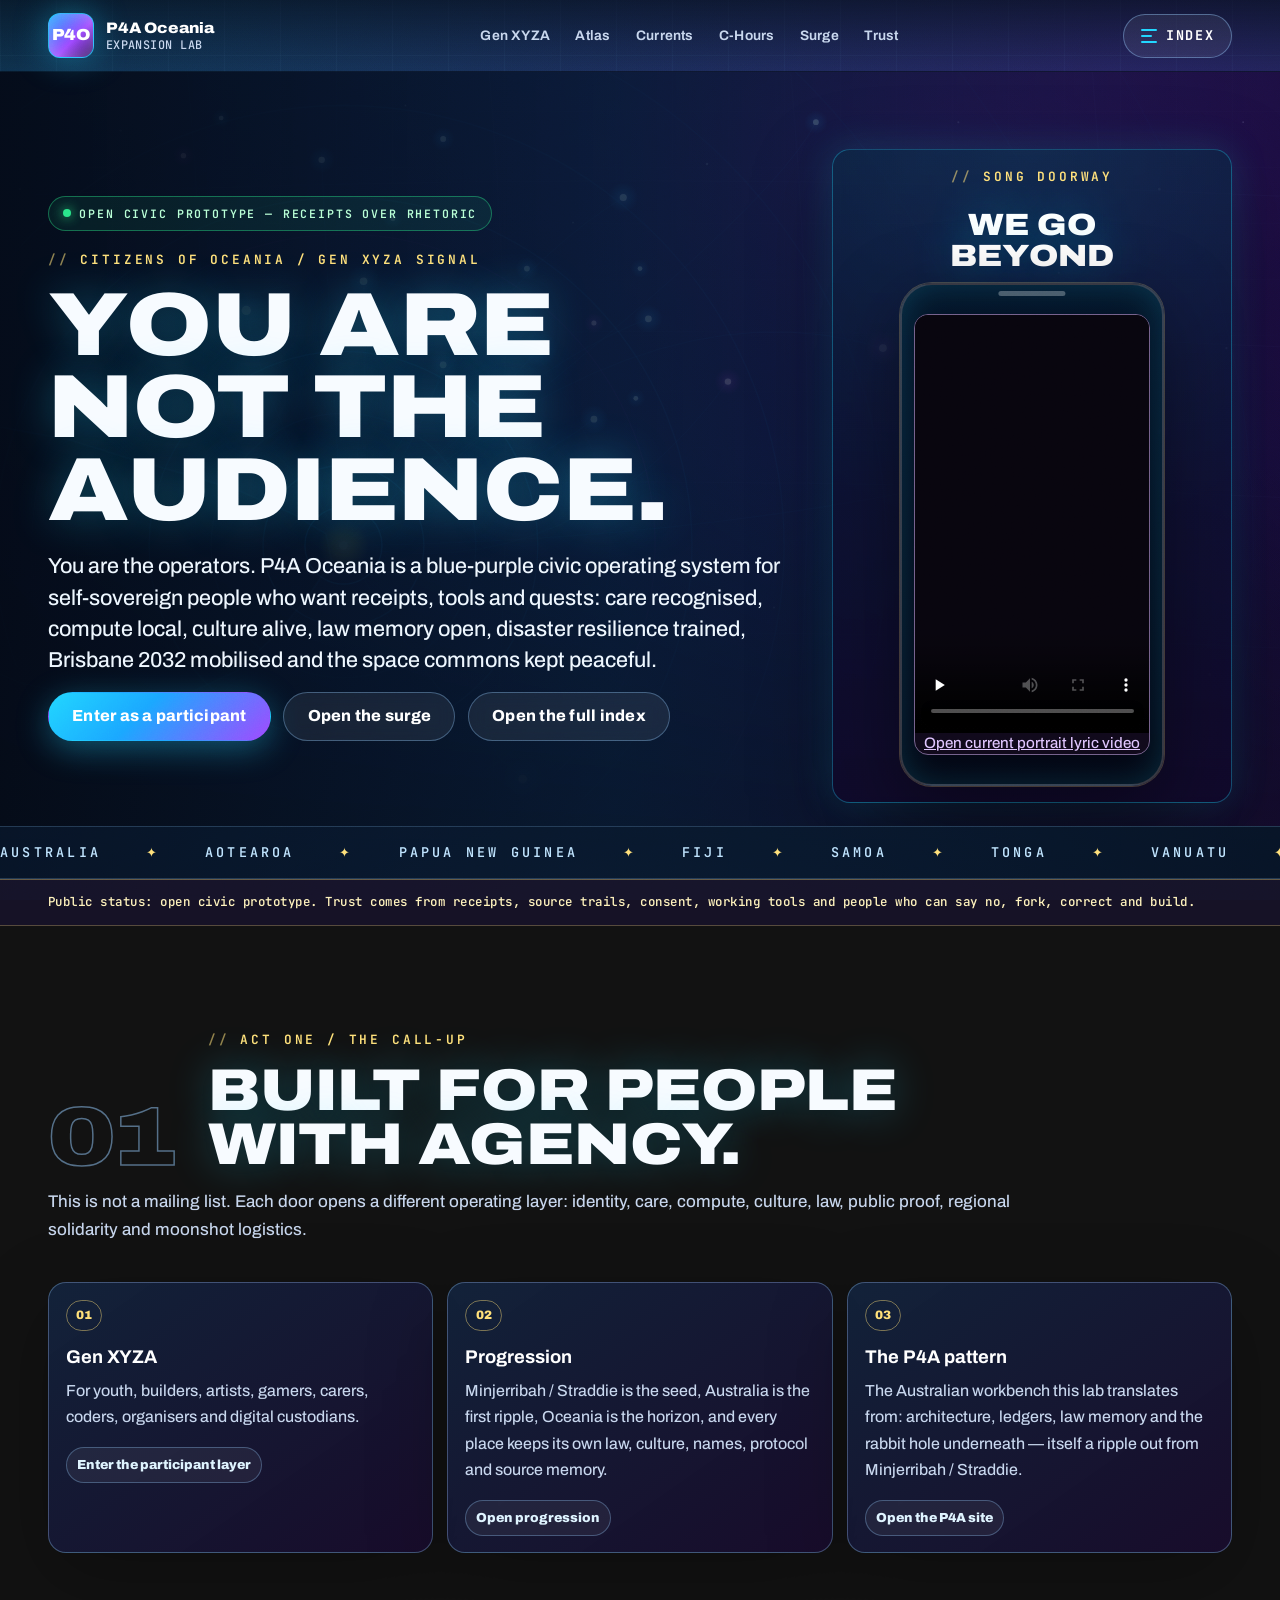
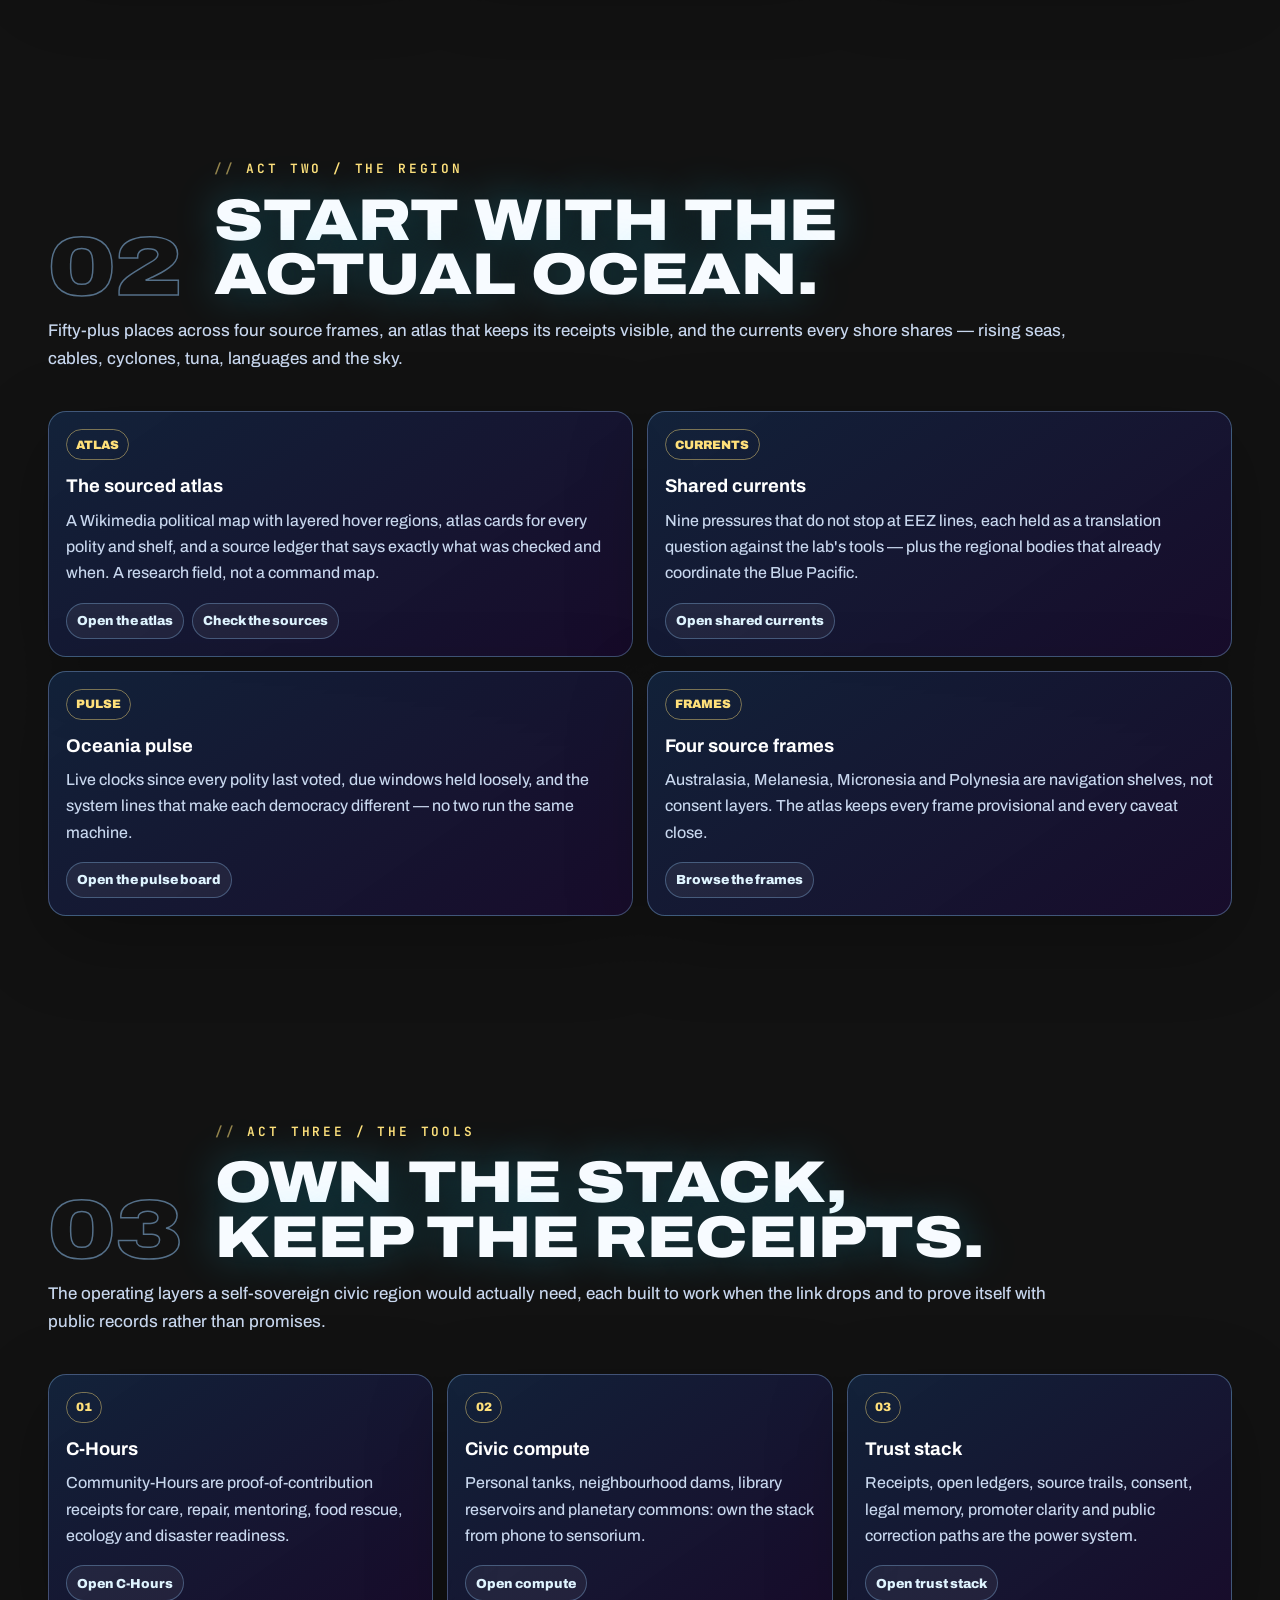
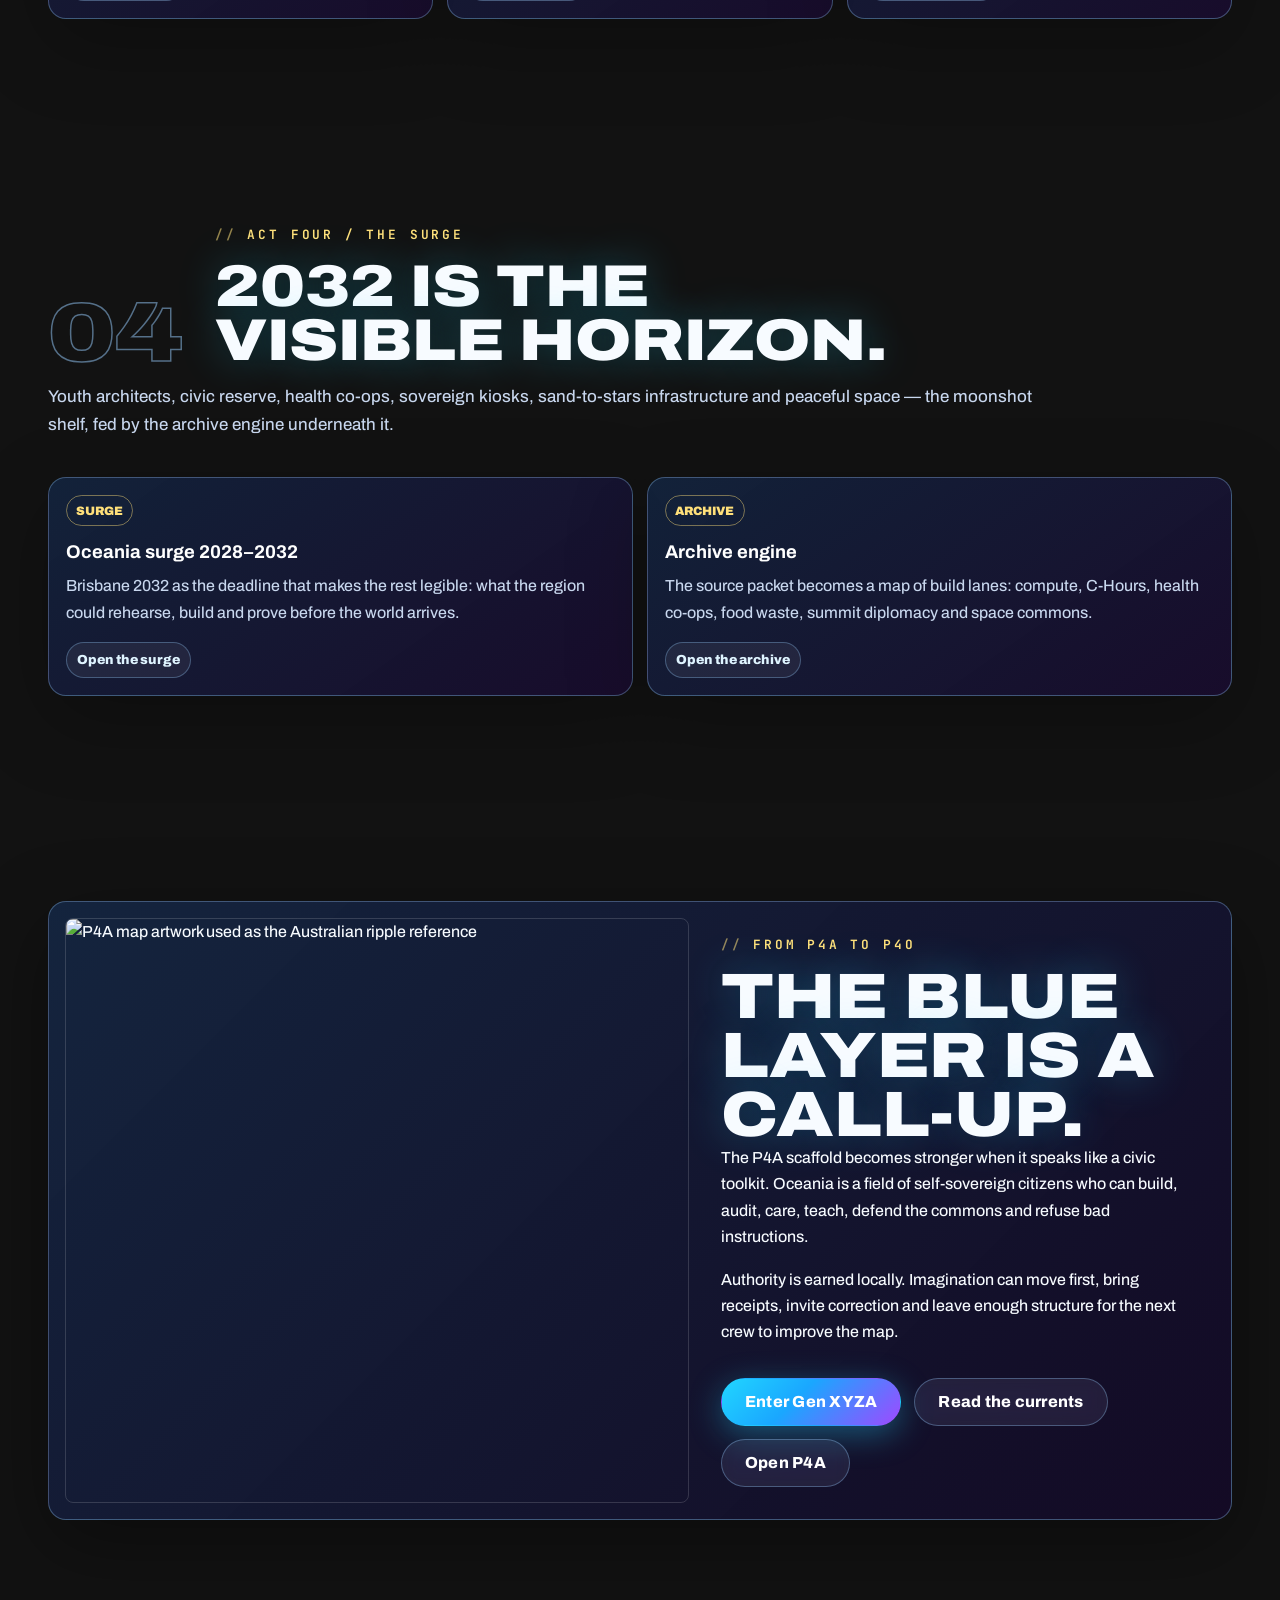
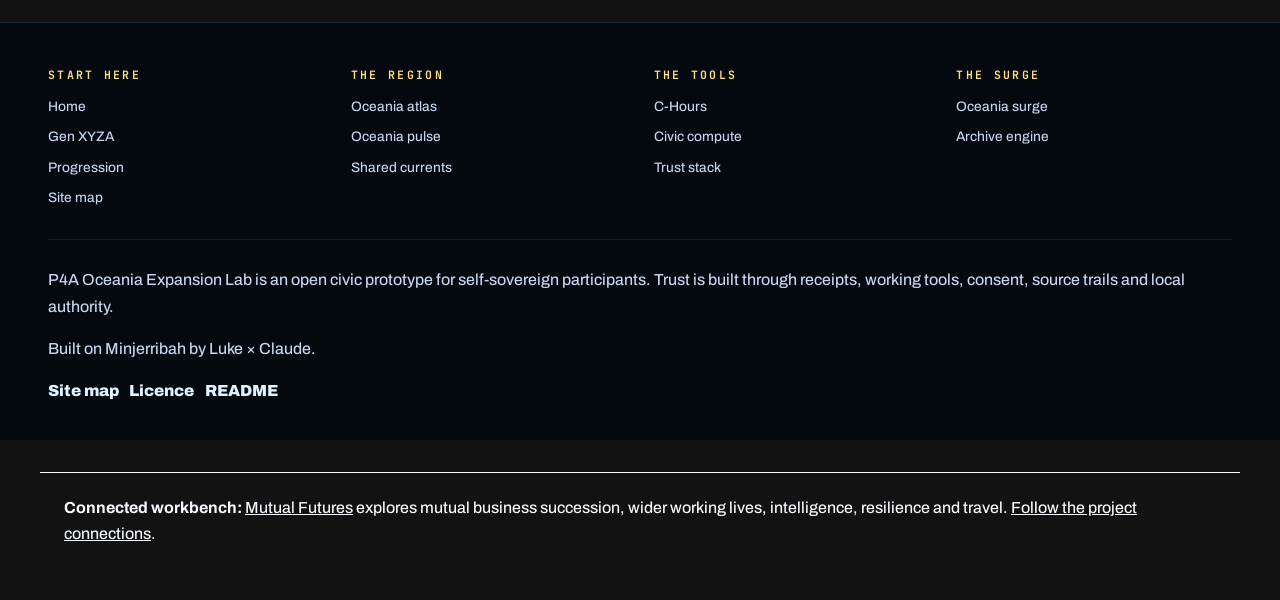
==== commit 63e87b2c: "Use current portrait lyric videos and reviewed song posters" ====
--- a/index.html
+++ b/index.html
@@ -10,6 +10,12 @@
   <link rel="preload" href="assets/fonts/archivo-var.woff2" as="font" type="font/woff2" crossorigin>
   <link rel="preload" href="assets/fonts/jetbrains-mono-var.woff2" as="font" type="font/woff2" crossorigin>
   <link rel="stylesheet" href="styles.css?v=20260707-atlasfix2">
+<style id="network-portrait-style">
+.network-portrait-shell{width:min(100%,360px);margin:1.1rem auto;background:#10091b;border:1px solid #75618c;border-radius:14px;overflow:hidden}
+.network-portrait-video,video[src*="/assets/protopian-portraits/"],video:has(source[src*="/assets/protopian-portraits/"]){display:block!important;width:100%!important;max-width:360px!important;height:auto!important;min-height:0!important;max-height:none!important;aspect-ratio:9/16!important;object-fit:contain!important;margin-inline:auto!important;background:#08050e;border:0}
+.network-portrait-shell p{margin:.55rem .8rem;font-size:.86rem;line-height:1.45}.network-portrait-shell a{color:#e0c5ff;text-decoration:underline}
+.phone:has(source[src*="/assets/protopian-portraits/"]),:is(.phone-frame,.phone-screen,.song-frame,.phone-video-wrap,.phone-embed,.video-embed,.phone):has(video[src*="/assets/protopian-portraits/"]),:is(.phone-frame,.phone-screen,.song-frame,.phone-video-wrap,.phone-embed,.video-embed,.phone):has(video[src*="/assets/protopian-portraits/"]),:is(.phone-frame,.phone-screen,.song-frame,.phone-video-wrap,.phone-embed,.video-embed):has(.network-portrait-video){height:auto!important;aspect-ratio:auto!important;min-height:0!important;max-width:380px;margin-inline:auto;overflow:hidden}
+</style>
 </head>
 <body>
   <a class="skip-link" href="#main">Skip to content</a>
@@ -45,7 +51,9 @@
           <p class="eyebrow">Song doorway</p>
           <h2>We Go Beyond</h2>
           <div class="phone-frame">
-            <iframe src="https://www.youtube-nocookie.com/embed/Vrgpv78qXxc" title="We Go Beyond f1 YouTube video" loading="lazy" allow="accelerometer; autoplay; clipboard-write; encrypted-media; gyroscope; picture-in-picture; web-share" allowfullscreen></iframe>
+            <section class="network-portrait-shell" data-protopian-key="19" aria-label="We Go Beyond (She Her), current portrait lyric video">
+<video class="network-portrait-video" controls playsinline preload="none" width="720" height="1280" poster="https://auraofintelligence.github.io/i-C-infinity-music-universe/assets/protopian-portraits/we-go-beyond-female-portrait-cover-v1.jpg" aria-label="We Go Beyond (She Her) by i C. infinity"><source src="https://auraofintelligence.github.io/i-C-infinity-music-universe/assets/protopian-portraits/we-go-beyond-female-portrait-web-v1.mp4" type="video/mp4"><a href="https://auraofintelligence.github.io/i-C-infinity-music-universe/assets/protopian-portraits/we-go-beyond-female-portrait-web-v1.mp4">Open portrait video</a></video>
+<p><a href="https://auraofintelligence.github.io/i-C-infinity-music-universe/assets/protopian-portraits/we-go-beyond-female-portrait-web-v1.mp4">Open current portrait lyric video</a></p></section>
           </div>
         </aside>
       </div>
